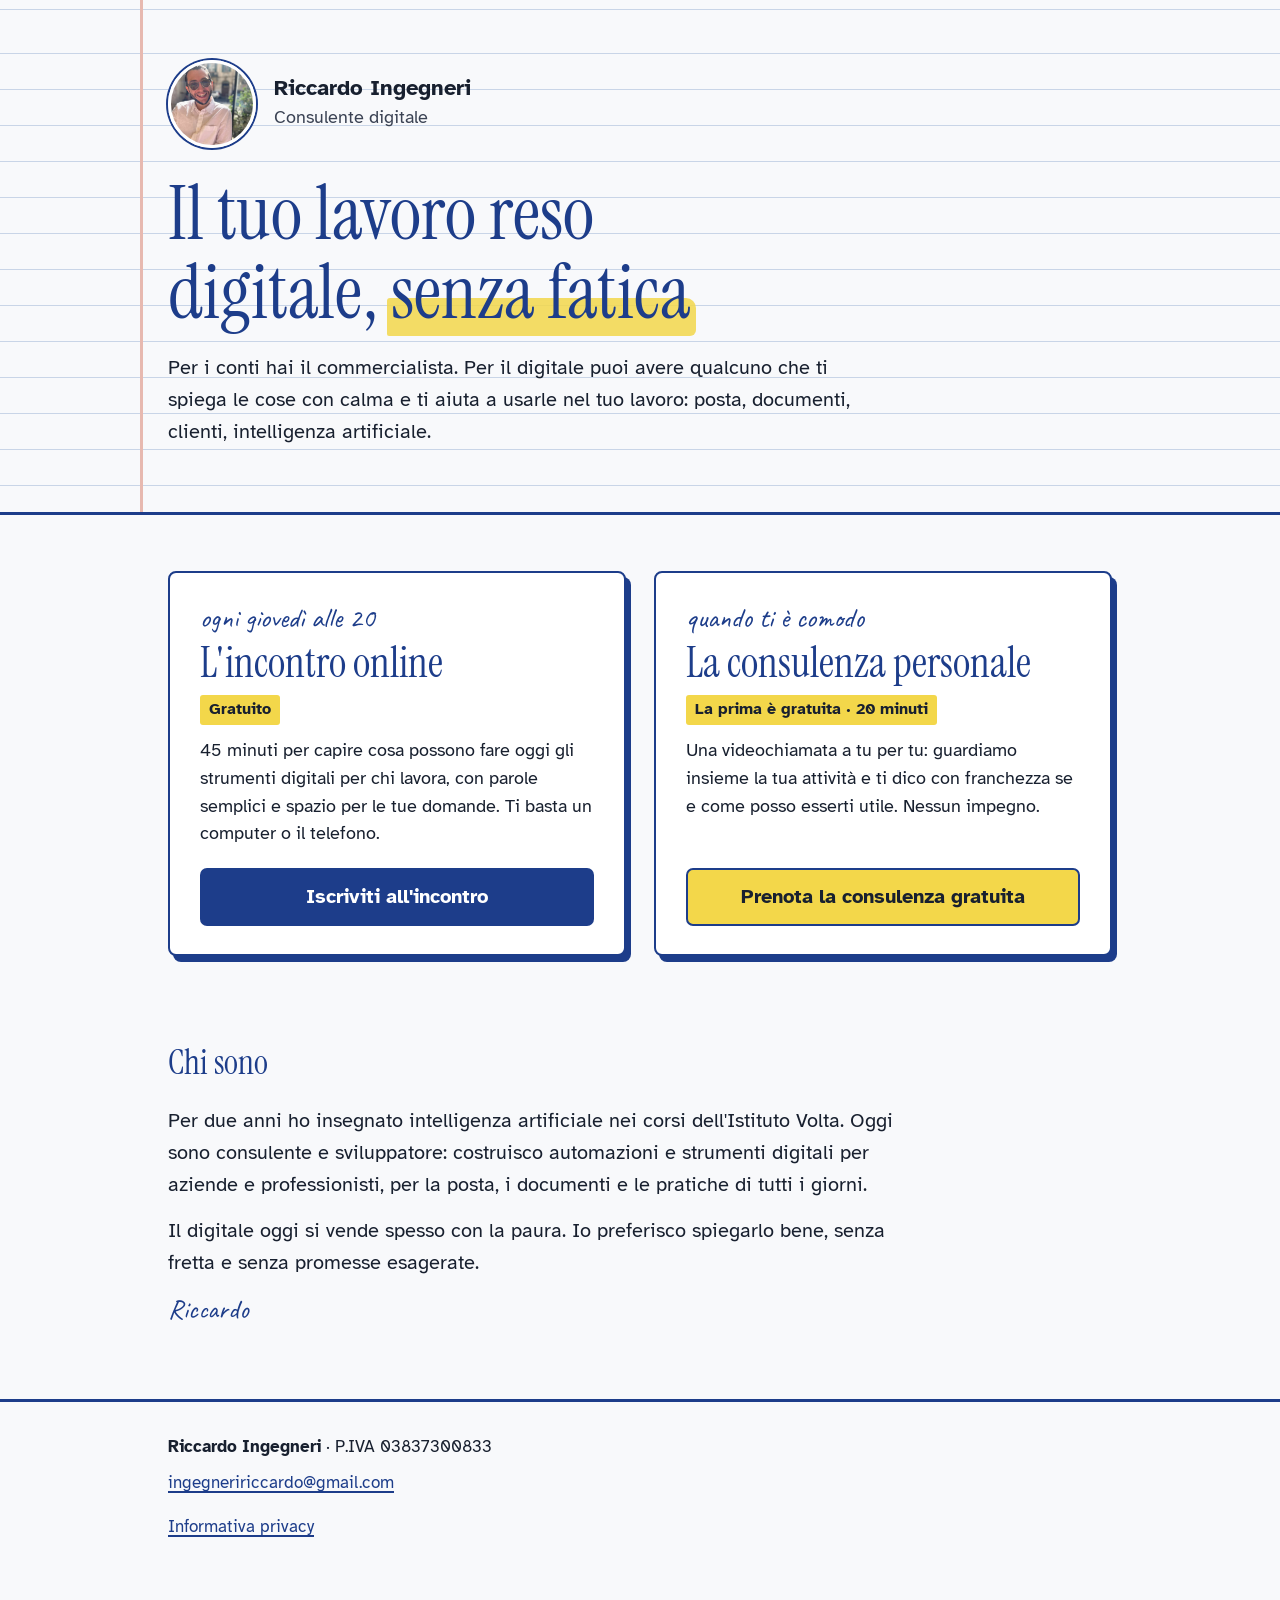
==== index.html @ 7ad00aec "feat(sito): home da consulente digitale con le due porte e indirizzo /parliamone La home non rimanda" ====
<!doctype html>
<html lang="it">
<head>
<meta charset="utf-8">
<meta name="viewport" content="width=device-width, initial-scale=1">
<title>Riccardo Ingegneri, consulente digitale</title>
<meta name="description" content="Il tuo lavoro reso digitale, senza fatica. Un incontro online gratuito ogni giovedì alle 20 e una prima consulenza personale gratuita di 20 minuti.">
<meta property="og:title" content="Riccardo Ingegneri, consulente digitale">
<meta property="og:description" content="Il tuo lavoro reso digitale, senza fatica. Incontro online gratuito ogni giovedì alle 20 e prima consulenza gratuita di 20 minuti.">
<meta property="og:type" content="website">
<meta property="og:image" content="https://riccardoingegneri.it/webinar/img/riccardo.jpg">
<meta property="og:url" content="https://riccardoingegneri.it/">
<link rel="canonical" href="https://riccardoingegneri.it/">
<meta name="theme-color" content="#1d3d8a">
<link rel="preconnect" href="https://fonts.googleapis.com">
<link rel="preconnect" href="https://fonts.gstatic.com" crossorigin="">
<link href="https://fonts.googleapis.com/css2?family=Atkinson+Hyperlegible:wght@400;700&amp;family=Instrument+Serif&amp;family=Caveat:wght@700&amp;display=swap" rel="stylesheet">
<style>
:root{
  --ink:#1d3d8a;      /* blu inchiostro */
  --text:#18202f;     /* testo */
  --paper:#f8f9fb;    /* carta */
  --rule:#c9d5e7;     /* righe del quaderno */
  --panel:#eceff5;
  --lamp:#f3d74a;     /* giallo evidenziatore */
  --margine:#e7b9b0;  /* margine rosso del quaderno */
}
*{box-sizing:border-box}
html{scroll-behavior:smooth}
body{margin:0;background:var(--paper);color:var(--text);font-family:'Atkinson Hyperlegible',system-ui,sans-serif;font-size:19px;line-height:1.6;-webkit-font-smoothing:antialiased;text-rendering:optimizeLegibility}
a{color:var(--ink);text-decoration-thickness:2px;text-underline-offset:3px}
a:focus-visible{outline:3px solid var(--lamp);outline-offset:3px}
h1,h2,h3{font-family:'Instrument Serif',Georgia,serif;font-weight:400;color:var(--ink);margin:0;text-wrap:pretty}
p{margin:0;text-wrap:pretty}
.wrap{max-width:1040px;margin:0 auto;padding:0 24px}

/* ---------- testata: la pagina del quaderno ---------- */
.foglio{position:relative;background-color:var(--paper);background-image:repeating-linear-gradient(to bottom,transparent 0 35px,var(--rule) 35px 36px);background-position:0 18px;padding:34px 0 44px;border-bottom:3px solid var(--ink)}
.chi{display:flex;align-items:center;gap:18px;margin-bottom:26px}
.chi img{width:76px;height:76px;border-radius:50%;object-fit:cover;object-position:50% 20%;border:3px solid #fff;box-shadow:0 0 0 2px var(--ink)}
.chi b{display:block;font-size:22px;line-height:1.2}
.chi span{font-size:18px;color:#3b4354}
h1{font-size:50px;line-height:1.04;max-width:13ch}
h1 .ev{position:relative;white-space:nowrap}
h1 .ev::before{content:"";position:absolute;left:-4px;right:-6px;bottom:6px;height:38%;background:var(--lamp);opacity:.85;z-index:-1;border-radius:3px 10px 6px 2px;transform-origin:left center}
h1{position:relative;z-index:0}
@media (prefers-reduced-motion:no-preference){
  h1 .ev::before{transform:scaleX(0);animation:swipe .7s cubic-bezier(.6,.05,.3,1) .4s forwards}
}
@keyframes swipe{to{transform:scaleX(1)}}
.sub{margin-top:20px;max-width:36em}

/* ---------- le due porte ---------- */
.porte{display:grid;gap:18px;padding:40px 0 18px}
.porta{display:flex;flex-direction:column;background:#fff;border:2px solid var(--ink);border-radius:8px;padding:24px 22px 22px;text-decoration:none;color:var(--text);box-shadow:5px 6px 0 var(--ink);transition:transform .15s,box-shadow .15s}
.porta:hover{transform:translate(-1px,-2px);box-shadow:6px 8px 0 var(--ink)}
.porta:active{transform:translate(2px,3px);box-shadow:2px 2px 0 var(--ink)}
.quando{font-family:'Caveat',cursive;font-size:28px;line-height:1.1;color:var(--ink)}
.porta h2{font-size:36px;line-height:1.08;margin:6px 0 10px}
.gratis{display:inline-block;align-self:flex-start;background:var(--lamp);color:var(--text);font-weight:700;font-size:16px;padding:2px 9px;border-radius:3px;margin-bottom:12px}
.porta p{font-size:18px;line-height:1.55}
.vai{margin-top:auto;padding-top:20px}
.vai span{display:flex;align-items:center;justify-content:center;min-height:58px;padding:0 20px;background:var(--ink);color:#fff;font-weight:700;font-size:20px;border-radius:7px}
.porta.giallo .vai span{background:var(--lamp);color:var(--text);border:2px solid var(--ink)}

/* ---------- chi sono ---------- */
.racconto{padding:40px 0 48px}
.racconto h2{font-size:34px;margin-bottom:14px}
.racconto p{max-width:38em}
.racconto p+p{margin-top:14px}
.nota{font-family:'Caveat',cursive;font-size:27px;color:var(--ink);line-height:1.25;margin-top:18px}

footer{border-top:3px solid var(--ink);padding:30px 0 52px;font-size:17px;line-height:1.75}
footer a{display:inline-flex;min-height:44px;align-items:center}

@media (min-width:860px){
  body{font-size:20px}
  .wrap{padding:0 48px}
  .foglio{padding:60px 0 64px}
  .foglio::before{content:"";position:absolute;top:0;bottom:0;left:max(24px,calc(50% - 520px + 20px));width:3px;background:var(--margine)}
  h1{font-size:76px;max-width:16ch}
  .chi img{width:88px;height:88px}
  .porte{grid-template-columns:1fr 1fr;gap:28px;padding:56px 0 24px}
  .porta{padding:30px 30px 28px}
  .porta h2{font-size:42px}
  .racconto{padding:56px 0 72px}
}
</style>
</head>
<body>

<header class="foglio">
  <div class="wrap">
    <div class="chi">
      <img src="webinar/img/riccardo.jpg" alt="Riccardo Ingegneri" width="600" height="800">
      <div><b>Riccardo Ingegneri</b><span>Consulente digitale</span></div>
    </div>
    <h1>Il tuo lavoro reso digitale, <span class="ev">senza fatica</span></h1>
    <p class="sub">Per i conti hai il commercialista. Per il digitale puoi avere qualcuno che ti spiega le cose con calma e ti aiuta a usarle nel tuo lavoro: posta, documenti, clienti, intelligenza artificiale.</p>
  </div>
</header>

<main class="wrap">
  <div class="porte">
    <a class="porta" href="webinar/">
      <span class="quando">ogni giovedì alle 20</span>
      <h2>L'incontro online</h2>
      <span class="gratis">Gratuito</span>
      <p>45 minuti per capire cosa possono fare oggi gli strumenti digitali per chi lavora, con parole semplici e spazio per le tue domande. Ti basta un computer o il telefono.</p>
      <span class="vai"><span>Iscriviti all'incontro</span></span>
    </a>
    <a class="porta giallo" href="parliamone/">
      <span class="quando">quando ti è comodo</span>
      <h2>La consulenza personale</h2>
      <span class="gratis">La prima è gratuita · 20 minuti</span>
      <p>Una videochiamata a tu per tu: guardiamo insieme la tua attività e ti dico con franchezza se e come posso esserti utile. Nessun impegno.</p>
      <span class="vai"><span>Prenota la consulenza gratuita</span></span>
    </a>
  </div>

  <section class="racconto">
    <h2>Chi sono</h2>
    <p>Per due anni ho insegnato intelligenza artificiale nei corsi dell'Istituto Volta. Oggi sono consulente e sviluppatore: costruisco automazioni e strumenti digitali per aziende e professionisti, per la posta, i documenti e le pratiche di tutti i giorni.</p>
    <p>Il digitale oggi si vende spesso con la paura. Io preferisco spiegarlo bene, senza fretta e senza promesse esagerate.</p>
    <p class="nota">Riccardo</p>
  </section>
</main>

<footer>
  <div class="wrap">
    <p><strong>Riccardo Ingegneri</strong> · P.IVA 03837300833</p>
    <p><a href="mailto:ingegneririccardo@gmail.com">ingegneririccardo@gmail.com</a></p>
    <p><a href="webinar/privacy">Informativa privacy</a></p>
  </div>
</footer>

</body>
</html>
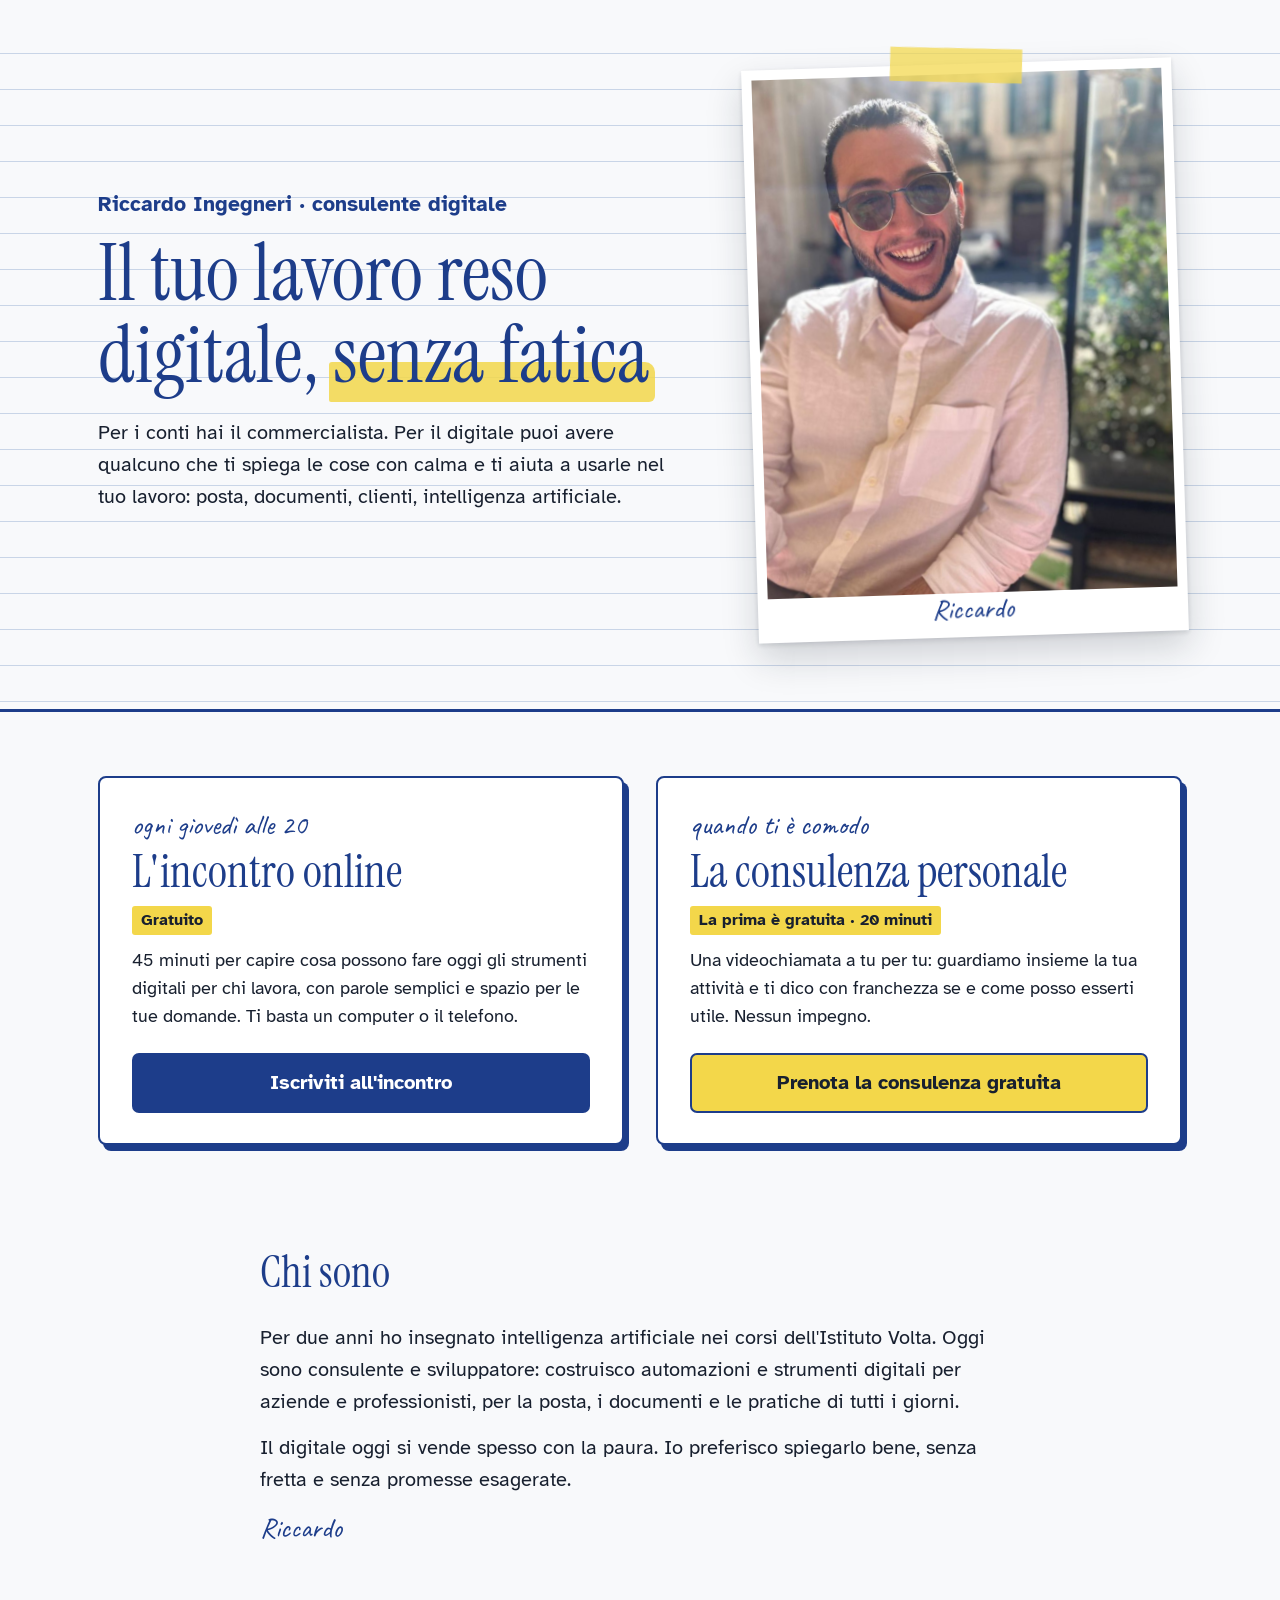
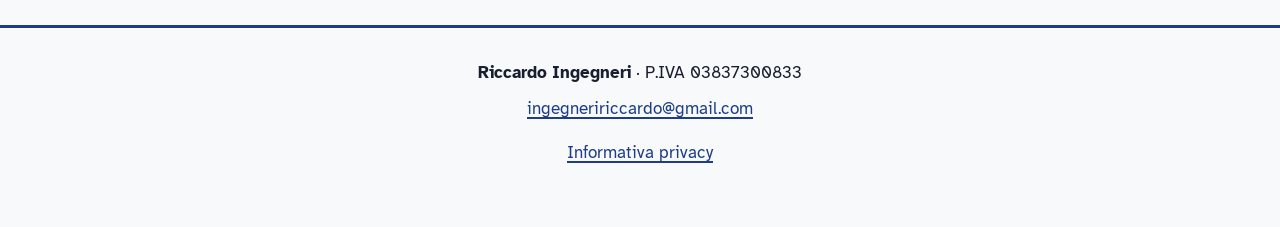
==== commit c991d112: "feat(sito): home più larga con foto grande, modulo della consulenza nel sito La consulenza gratuita " ====
--- a/index.html
+++ b/index.html
@@ -8,7 +8,7 @@
 <meta property="og:title" content="Riccardo Ingegneri, consulente digitale">
 <meta property="og:description" content="Il tuo lavoro reso digitale, senza fatica. Incontro online gratuito ogni giovedì alle 20 e prima consulenza gratuita di 20 minuti.">
 <meta property="og:type" content="website">
-<meta property="og:image" content="https://riccardoingegneri.it/webinar/img/riccardo.jpg">
+<meta property="og:image" content="https://riccardoingegneri.it/img/riccardo.jpg">
 <meta property="og:url" content="https://riccardoingegneri.it/">
 <link rel="canonical" href="https://riccardoingegneri.it/">
 <meta name="theme-color" content="#1d3d8a">
@@ -32,71 +32,77 @@
 a:focus-visible{outline:3px solid var(--lamp);outline-offset:3px}
 h1,h2,h3{font-family:'Instrument Serif',Georgia,serif;font-weight:400;color:var(--ink);margin:0;text-wrap:pretty}
 p{margin:0;text-wrap:pretty}
-.wrap{max-width:1040px;margin:0 auto;padding:0 24px}
+.wrap{max-width:1180px;margin:0 auto;padding:0 22px}
 
-/* ---------- testata: la pagina del quaderno ---------- */
-.foglio{position:relative;background-color:var(--paper);background-image:repeating-linear-gradient(to bottom,transparent 0 35px,var(--rule) 35px 36px);background-position:0 18px;padding:34px 0 44px;border-bottom:3px solid var(--ink)}
-.chi{display:flex;align-items:center;gap:18px;margin-bottom:26px}
-.chi img{width:76px;height:76px;border-radius:50%;object-fit:cover;object-position:50% 20%;border:3px solid #fff;box-shadow:0 0 0 2px var(--ink)}
-.chi b{display:block;font-size:22px;line-height:1.2}
-.chi span{font-size:18px;color:#3b4354}
-h1{font-size:50px;line-height:1.04;max-width:13ch}
+/* ---------- testata: la pagina del quaderno con la foto attaccata ---------- */
+.foglio{background-color:var(--paper);background-image:repeating-linear-gradient(to bottom,transparent 0 35px,var(--rule) 35px 36px);background-position:0 18px;padding:30px 0 44px;border-bottom:3px solid var(--ink)}
+.hero{display:grid;gap:30px;align-items:center}
+.foto{position:relative;justify-self:center;width:min(100%,340px);margin:14px 0 4px;transform:rotate(-1.8deg)}
+.foto img{display:block;width:100%;height:auto;aspect-ratio:3/4;object-fit:cover;object-position:50% 30%;background:#fff;border:10px solid #fff;border-bottom-width:44px;box-shadow:0 16px 34px rgba(24,32,47,.18),0 2px 5px rgba(24,32,47,.14)}
+.foto::before{content:"";position:absolute;top:-16px;left:50%;width:132px;height:34px;margin-left:-66px;background:rgba(243,215,74,.72);transform:rotate(3deg);z-index:1}
+.foto figcaption{position:absolute;left:0;right:0;bottom:6px;text-align:center;font-family:'Caveat',cursive;font-size:25px;color:var(--ink)}
+.ruolo{font-size:19px;font-weight:700;color:var(--ink);margin-bottom:10px}
+h1{position:relative;z-index:0;font-size:52px;line-height:1.03}
 h1 .ev{position:relative;white-space:nowrap}
 h1 .ev::before{content:"";position:absolute;left:-4px;right:-6px;bottom:6px;height:38%;background:var(--lamp);opacity:.85;z-index:-1;border-radius:3px 10px 6px 2px;transform-origin:left center}
-h1{position:relative;z-index:0}
 @media (prefers-reduced-motion:no-preference){
   h1 .ev::before{transform:scaleX(0);animation:swipe .7s cubic-bezier(.6,.05,.3,1) .4s forwards}
 }
 @keyframes swipe{to{transform:scaleX(1)}}
-.sub{margin-top:20px;max-width:36em}
+.sub{margin-top:20px;max-width:34em}
 
 /* ---------- le due porte ---------- */
-.porte{display:grid;gap:18px;padding:40px 0 18px}
+.porte{display:grid;gap:22px;padding:44px 0 20px}
 .porta{display:flex;flex-direction:column;background:#fff;border:2px solid var(--ink);border-radius:8px;padding:24px 22px 22px;text-decoration:none;color:var(--text);box-shadow:5px 6px 0 var(--ink);transition:transform .15s,box-shadow .15s}
 .porta:hover{transform:translate(-1px,-2px);box-shadow:6px 8px 0 var(--ink)}
 .porta:active{transform:translate(2px,3px);box-shadow:2px 2px 0 var(--ink)}
 .quando{font-family:'Caveat',cursive;font-size:28px;line-height:1.1;color:var(--ink)}
-.porta h2{font-size:36px;line-height:1.08;margin:6px 0 10px}
+.porta h2{font-size:38px;line-height:1.06;margin:6px 0 10px}
 .gratis{display:inline-block;align-self:flex-start;background:var(--lamp);color:var(--text);font-weight:700;font-size:16px;padding:2px 9px;border-radius:3px;margin-bottom:12px}
 .porta p{font-size:18px;line-height:1.55}
-.vai{margin-top:auto;padding-top:20px}
-.vai span{display:flex;align-items:center;justify-content:center;min-height:58px;padding:0 20px;background:var(--ink);color:#fff;font-weight:700;font-size:20px;border-radius:7px}
+.vai{margin-top:auto;padding-top:22px}
+.vai span{display:flex;align-items:center;justify-content:center;min-height:60px;padding:0 20px;background:var(--ink);color:#fff;font-weight:700;font-size:20px;border-radius:7px}
 .porta.giallo .vai span{background:var(--lamp);color:var(--text);border:2px solid var(--ink)}
 
 /* ---------- chi sono ---------- */
-.racconto{padding:40px 0 48px}
-.racconto h2{font-size:34px;margin-bottom:14px}
-.racconto p{max-width:38em}
+.racconto{padding:44px 0 52px;max-width:760px;margin:0 auto}
+.racconto h2{font-size:36px;margin-bottom:14px}
 .racconto p+p{margin-top:14px}
-.nota{font-family:'Caveat',cursive;font-size:27px;color:var(--ink);line-height:1.25;margin-top:18px}
+.nota{font-family:'Caveat',cursive;font-size:28px;color:var(--ink);line-height:1.25;margin-top:18px}
 
-footer{border-top:3px solid var(--ink);padding:30px 0 52px;font-size:17px;line-height:1.75}
+footer{border-top:3px solid var(--ink);padding:30px 0 52px;font-size:17px;line-height:1.75;text-align:center}
 footer a{display:inline-flex;min-height:44px;align-items:center}
 
-@media (min-width:860px){
+@media (min-width:900px){
   body{font-size:20px}
   .wrap{padding:0 48px}
-  .foglio{padding:60px 0 64px}
-  .foglio::before{content:"";position:absolute;top:0;bottom:0;left:max(24px,calc(50% - 520px + 20px));width:3px;background:var(--margine)}
-  h1{font-size:76px;max-width:16ch}
-  .chi img{width:88px;height:88px}
-  .porte{grid-template-columns:1fr 1fr;gap:28px;padding:56px 0 24px}
-  .porta{padding:30px 30px 28px}
-  .porta h2{font-size:42px}
-  .racconto{padding:56px 0 72px}
+  .foglio{padding:64px 0 72px}
+  .hero{grid-template-columns:minmax(0,1.15fr) minmax(0,.85fr);gap:64px}
+  .foto{order:2;width:min(100%,430px);margin:0}
+  .foto figcaption{font-size:28px}
+  h1{font-size:80px}
+  .ruolo{font-size:21px}
+  .porte{grid-template-columns:1fr 1fr;gap:32px;padding:64px 0 28px}
+  .porta{padding:32px 32px 30px}
+  .porta h2{font-size:46px}
+  .racconto{padding:64px 0 80px}
+  .racconto h2{font-size:44px}
 }
 </style>
 </head>
 <body>
 
 <header class="foglio">
-  <div class="wrap">
-    <div class="chi">
-      <img src="webinar/img/riccardo.jpg" alt="Riccardo Ingegneri" width="600" height="800">
-      <div><b>Riccardo Ingegneri</b><span>Consulente digitale</span></div>
+  <div class="wrap hero">
+    <figure class="foto">
+      <img src="img/riccardo.jpg" alt="Riccardo Ingegneri" width="900" height="1200">
+      <figcaption>Riccardo</figcaption>
+    </figure>
+    <div>
+      <p class="ruolo">Riccardo Ingegneri · consulente digitale</p>
+      <h1>Il tuo lavoro reso digitale, <span class="ev">senza fatica</span></h1>
+      <p class="sub">Per i conti hai il commercialista. Per il digitale puoi avere qualcuno che ti spiega le cose con calma e ti aiuta a usarle nel tuo lavoro: posta, documenti, clienti, intelligenza artificiale.</p>
     </div>
-    <h1>Il tuo lavoro reso digitale, <span class="ev">senza fatica</span></h1>
-    <p class="sub">Per i conti hai il commercialista. Per il digitale puoi avere qualcuno che ti spiega le cose con calma e ti aiuta a usarle nel tuo lavoro: posta, documenti, clienti, intelligenza artificiale.</p>
   </div>
 </header>
 
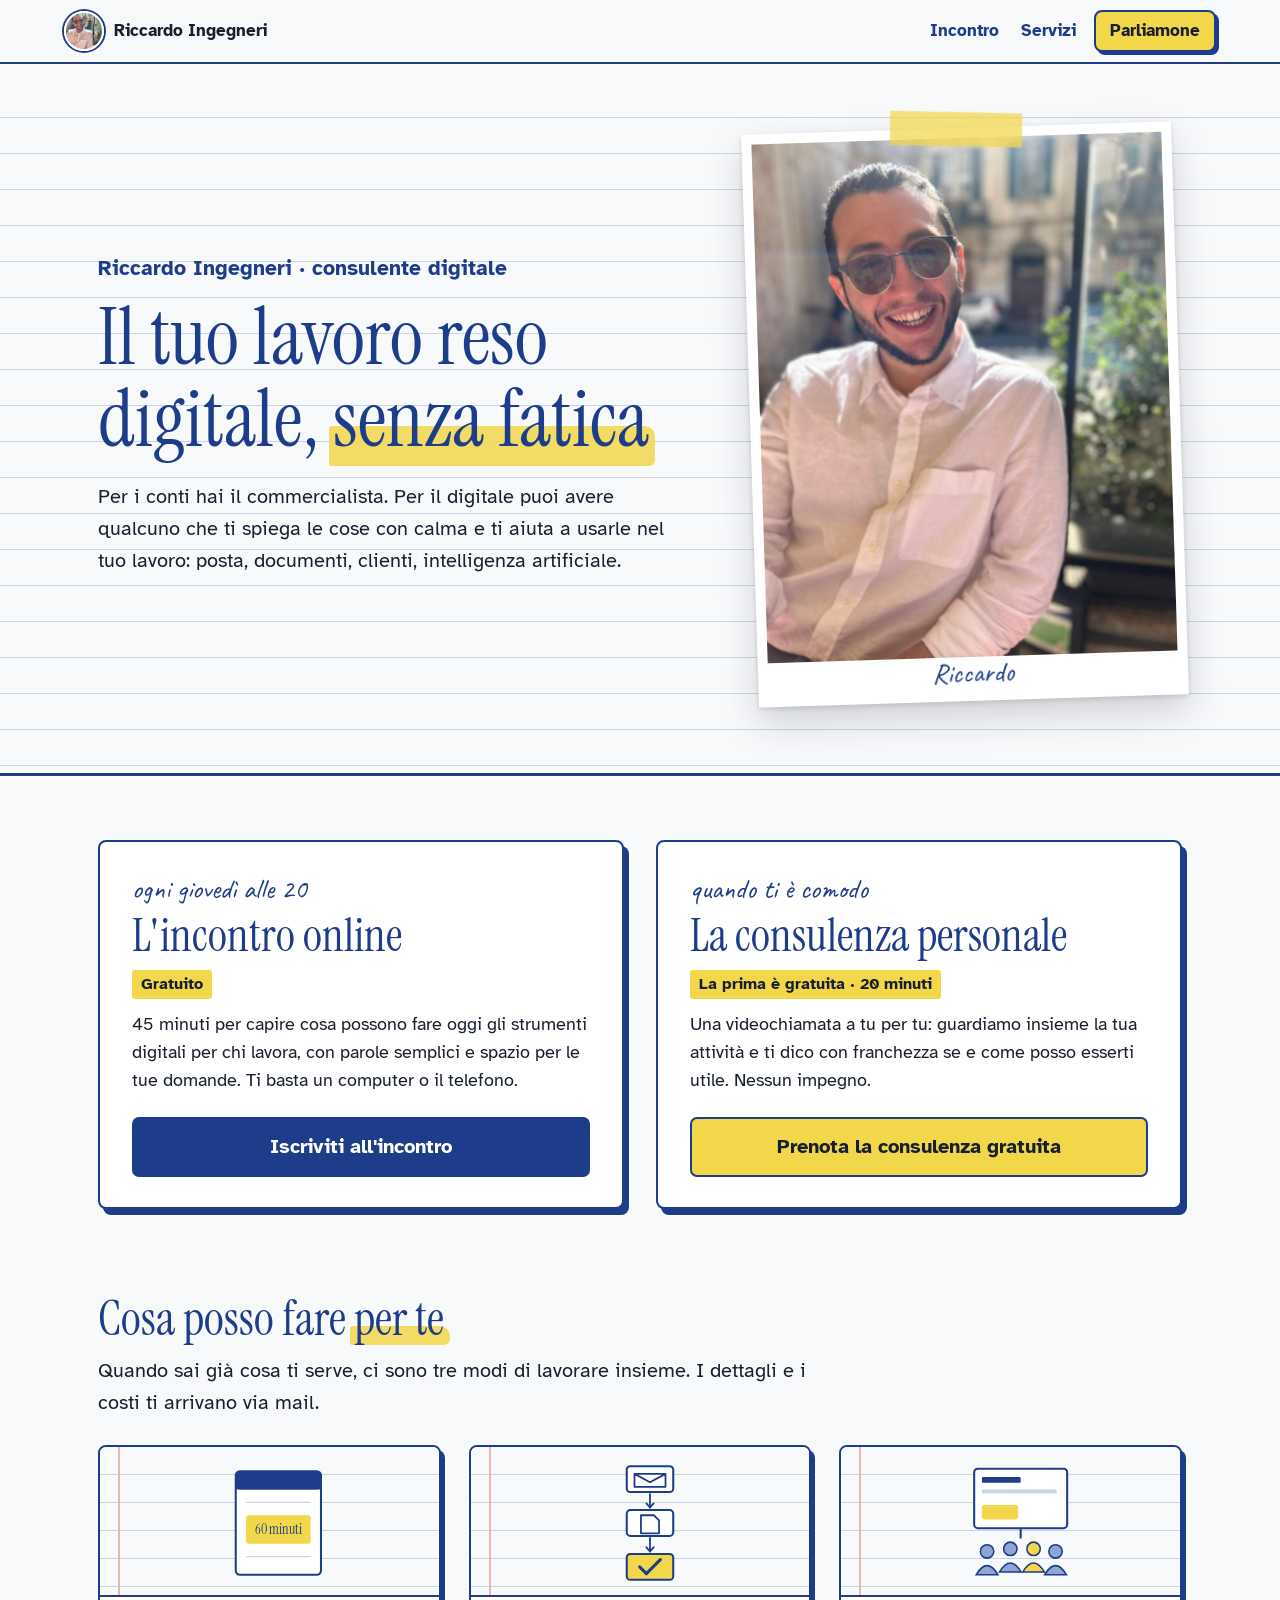
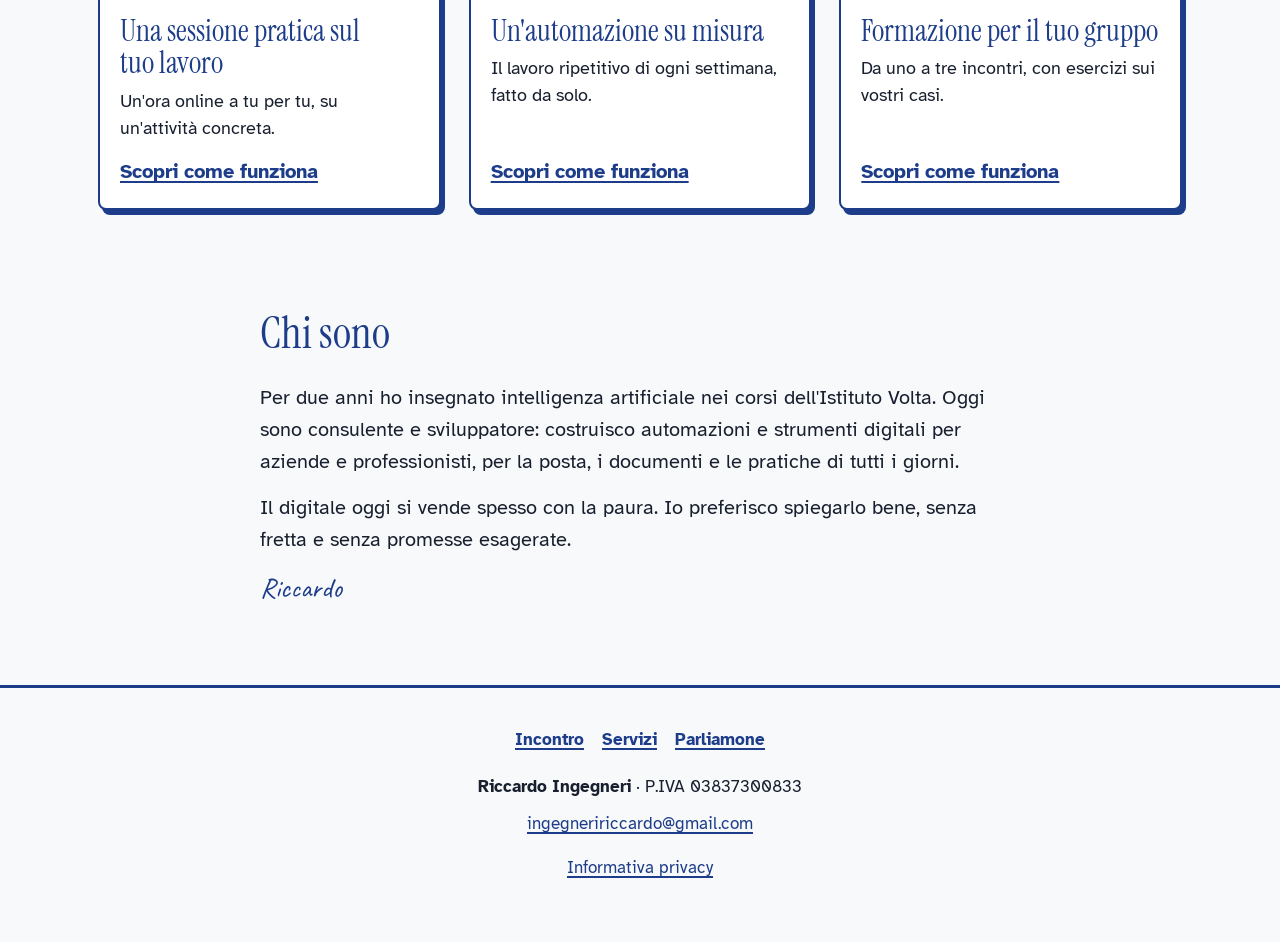
==== commit 3d0d6f67: "feat(sito): menu comune, servizi in home, pagina Servizi rifatta, animazioni e moduli a passi Co-Aut" ====
--- a/index.html
+++ b/index.html
@@ -15,6 +15,7 @@
 <link rel="preconnect" href="https://fonts.googleapis.com">
 <link rel="preconnect" href="https://fonts.gstatic.com" crossorigin="">
 <link href="https://fonts.googleapis.com/css2?family=Atkinson+Hyperlegible:wght@400;700&amp;family=Instrument+Serif&amp;family=Caveat:wght@700&amp;display=swap" rel="stylesheet">
+<link rel="stylesheet" href="/assets/sito.css">
 <style>
 :root{
   --ink:#1d3d8a;      /* blu inchiostro */
@@ -70,6 +71,24 @@
 .racconto p+p{margin-top:14px}
 .nota{font-family:'Caveat',cursive;font-size:28px;color:var(--ink);line-height:1.25;margin-top:18px}
 
+
+/* ---------- cosa posso fare per te: anteprima dei servizi ---------- */
+.offerta{padding:34px 0 20px}
+.offerta h2{font-size:38px;line-height:1.08}
+.offerta .intro{margin-top:10px;max-width:36em}
+.assaggi{display:grid;gap:22px;margin-top:26px}
+.assaggio{display:flex;flex-direction:column;background:#fff;border:2px solid var(--ink);border-radius:8px;overflow:hidden;text-decoration:none;color:var(--text);box-shadow:4px 5px 0 var(--ink);transition:transform .2s cubic-bezier(.3,1.4,.5,1),box-shadow .2s}
+.assaggio:hover{transform:translate(-2px,-4px) rotate(-.4deg);box-shadow:6px 9px 0 var(--ink)}
+.assaggio:active{transform:translate(2px,3px);box-shadow:1px 1px 0 var(--ink)}
+.assaggio .tav{position:relative;display:flex;justify-content:center;align-items:center;height:150px;padding:14px 10px 10px 30px;background-color:var(--paper);background-image:repeating-linear-gradient(to bottom,transparent 0 27px,var(--rule) 27px 28px);border-bottom:2px solid var(--ink)}
+.assaggio .tav::before{content:"";position:absolute;left:18px;top:0;bottom:0;width:2px;background:var(--margine)}
+.assaggio svg{height:124px;width:auto;transition:transform .35s cubic-bezier(.3,1.5,.5,1)}
+.assaggio:hover svg{transform:scale(1.07) rotate(-2deg)}
+.assaggio .corpo{display:flex;flex-direction:column;flex:1;padding:18px 20px 20px}
+.assaggio h3{font-size:30px;line-height:1.08;margin-bottom:8px}
+.assaggio p{font-size:18px;line-height:1.5}
+.assaggio .leggi{margin-top:auto;padding-top:14px;font-weight:700;color:var(--ink);text-decoration:underline;text-decoration-thickness:2px;text-underline-offset:3px}
+
 footer{border-top:3px solid var(--ink);padding:30px 0 52px;font-size:17px;line-height:1.75;text-align:center}
 footer a{display:inline-flex;min-height:44px;align-items:center}
 
@@ -85,12 +104,27 @@
   .porte{grid-template-columns:1fr 1fr;gap:32px;padding:64px 0 28px}
   .porta{padding:32px 32px 30px}
   .porta h2{font-size:46px}
+  .offerta{padding:56px 0 24px}
+  .offerta h2{font-size:48px}
+  .assaggi{grid-template-columns:repeat(3,minmax(0,1fr));gap:28px}
   .racconto{padding:64px 0 80px}
   .racconto h2{font-size:44px}
 }
 </style>
 </head>
 <body>
+
+<nav class="barra-sito" aria-label="Menu principale">
+  <div class="barra-in">
+    <a class="marchio" href="/"><img src="/img/riccardo.jpg" alt="" width="900" height="1200"><span>Riccardo Ingegneri</span></a>
+    <ul>
+      <li><a href="/webinar/">Incontro</a></li>
+      <li><a href="/servizi/">Servizi</a></li>
+      <li><a class="parla" href="/parliamone/">Parliamone</a></li>
+    </ul>
+  </div>
+  <span class="avanzamento" aria-hidden="true"></span>
+</nav>
 
 <header class="foglio">
   <div class="wrap hero">
@@ -124,6 +158,25 @@
     </a>
   </div>
 
+  <section class="offerta">
+    <h2>Cosa posso fare <span class="segno">per te</span></h2>
+    <p class="intro">Quando sai già cosa ti serve, ci sono tre modi di lavorare insieme. I dettagli e i costi ti arrivano via mail.</p>
+    <div class="assaggi">
+      <a class="assaggio" href="/servizi/#sessione">
+        <span class="tav" aria-hidden="true"><svg viewBox="0 0 400 480"><rect x="30" y="40" width="330" height="400" rx="16" fill="#fff" stroke="#1d3d8a" stroke-width="8"/><rect x="30" y="40" width="330" height="70" rx="16" fill="#1d3d8a"/><rect x="30" y="90" width="330" height="20" fill="#1d3d8a"/><g stroke="#c9d5e7" stroke-width="5"><line x1="70" y1="160" x2="320" y2="160"/><line x1="70" y1="370" x2="320" y2="370"/></g><rect x="70" y="210" width="250" height="110" rx="10" fill="#f3d74a"/><text x="195" y="282" text-anchor="middle" font-family="Instrument Serif" font-size="54" fill="#1d3d8a">60 minuti</text></svg></span>
+        <span class="corpo"><h3>Una sessione pratica sul tuo lavoro</h3><p>Un'ora online a tu per tu, su un'attività concreta.</p><span class="leggi">Scopri come funziona</span></span>
+      </a>
+      <a class="assaggio" href="/servizi/#automazione">
+        <span class="tav" aria-hidden="true"><svg viewBox="80 0 240 480"><rect x="110" y="20" width="180" height="100" rx="14" fill="#fff" stroke="#1d3d8a" stroke-width="8"/><path d="M140 50 h120 v50 h-120 z M140 50 l60 32 l60 -32" fill="none" stroke="#1d3d8a" stroke-width="7" stroke-linejoin="round"/><rect x="110" y="190" width="180" height="100" rx="14" fill="#fff" stroke="#1d3d8a" stroke-width="8"/><path d="M165 210 h50 l20 20 v50 h-70 z" fill="none" stroke="#1d3d8a" stroke-width="7" stroke-linejoin="round"/><rect x="110" y="360" width="180" height="100" rx="14" fill="#f3d74a" stroke="#1d3d8a" stroke-width="8"/><path d="M160 410 l26 26 l54 -54" fill="none" stroke="#1d3d8a" stroke-width="12" stroke-linecap="round" stroke-linejoin="round"/><g stroke="#1d3d8a" stroke-width="7" fill="none" stroke-linecap="round"><path d="M200 128 v52"/><path d="M186 164 l14 16 l14 -16"/><path d="M200 298 v52"/><path d="M186 334 l14 16 l14 -16"/></g></svg></span>
+        <span class="corpo"><h3>Un'automazione su misura</h3><p>Il lavoro ripetitivo di ogni settimana, fatto da solo.</p><span class="leggi">Scopri come funziona</span></span>
+      </a>
+      <a class="assaggio" href="/servizi/#formazione">
+        <span class="tav" aria-hidden="true"><svg viewBox="0 0 400 480"><rect x="20" y="30" width="360" height="230" rx="14" fill="#fff" stroke="#1d3d8a" stroke-width="8"/><rect x="50" y="62" width="150" height="22" rx="4" fill="#1d3d8a"/><rect x="50" y="110" width="290" height="16" rx="4" fill="#c9d5e7"/><rect x="50" y="170" width="140" height="56" rx="8" fill="#f3d74a"/><line x1="200" y1="260" x2="200" y2="300" stroke="#1d3d8a" stroke-width="8"/><g fill="#8fa6d4" stroke="#1d3d8a" stroke-width="6"><circle cx="70" cy="350" r="26"/><path d="M28 440 q42 -70 84 0 z"/><circle cx="160" cy="340" r="26"/><path d="M118 430 q42 -70 84 0 z"/><circle cx="250" cy="340" r="26" fill="#f3d74a"/><path d="M208 430 q42 -70 84 0 z" fill="#f3d74a"/><circle cx="335" cy="350" r="26"/><path d="M293 440 q42 -70 84 0 z"/></g></svg></span>
+        <span class="corpo"><h3>Formazione per il tuo gruppo</h3><p>Da uno a tre incontri, con esercizi sui vostri casi.</p><span class="leggi">Scopri come funziona</span></span>
+      </a>
+    </div>
+  </section>
+
   <section class="racconto">
     <h2>Chi sono</h2>
     <p>Per due anni ho insegnato intelligenza artificiale nei corsi dell'Istituto Volta. Oggi sono consulente e sviluppatore: costruisco automazioni e strumenti digitali per aziende e professionisti, per la posta, i documenti e le pratiche di tutti i giorni.</p>
@@ -134,11 +187,13 @@
 
 <footer>
   <div class="wrap">
+    <p class="piede-link"><a href="/webinar/">Incontro</a><a href="/servizi/">Servizi</a><a href="/parliamone/">Parliamone</a></p>
     <p><strong>Riccardo Ingegneri</strong> · P.IVA 03837300833</p>
     <p><a href="mailto:ingegneririccardo@gmail.com">ingegneririccardo@gmail.com</a></p>
     <p><a href="webinar/privacy">Informativa privacy</a></p>
   </div>
 </footer>
 
+<script src="/assets/sito.js"></script>
 </body>
 </html>
--- a/assets/sito.css
+++ b/assets/sito.css
@@ -0,0 +1,81 @@
+/* Parti comuni a tutte le pagine: menu, entrate morbide allo scroll, evidenziatore,
+   moduli che si riempiono passo dopo passo, timbro finale. Lo script è in sito.js. */
+
+[id]{scroll-margin-top:84px}
+
+/* ---------- menu ---------- */
+.barra-sito{position:sticky;top:0;z-index:50;background:rgba(248,249,251,.93);-webkit-backdrop-filter:saturate(1.4) blur(10px);backdrop-filter:saturate(1.4) blur(10px);border-bottom:2px solid #1d3d8a;transition:transform .45s cubic-bezier(.2,.7,.2,1)}
+.barra-sito.via{transform:translateY(-104%)}
+.barra-in{max-width:1180px;margin:0 auto;padding:0 14px;display:flex;align-items:center;justify-content:space-between;gap:10px;min-height:62px}
+.marchio{display:inline-flex;align-items:center;gap:10px;min-height:48px;text-decoration:none;color:#18202f;font-weight:700;font-size:17px;white-space:nowrap}
+.marchio img{width:40px;height:40px;border-radius:50%;object-fit:cover;object-position:50% 25%;border:2px solid #fff;box-shadow:0 0 0 2px #1d3d8a;transition:transform .3s cubic-bezier(.3,1.6,.5,1)}
+.marchio:hover img{transform:rotate(-8deg) scale(1.06)}
+.barra-sito ul{display:flex;align-items:center;gap:2px;margin:0;padding:0;list-style:none}
+.barra-sito ul a{position:relative;z-index:0;display:inline-flex;align-items:center;min-height:44px;padding:0 10px;font-size:17px;font-weight:700;color:#1d3d8a;text-decoration:none;white-space:nowrap}
+.barra-sito ul a::after{content:"";position:absolute;left:7px;right:7px;bottom:10px;height:9px;background:#f3d74a;border-radius:2px 7px 4px 2px;z-index:-1;transform:scaleX(0);transform-origin:left center;transition:transform .4s cubic-bezier(.6,.05,.3,1)}
+.barra-sito ul a:hover::after,.barra-sito ul a[aria-current]::after{transform:scaleX(1)}
+.barra-sito ul a.parla{margin-left:6px;padding:0 14px;min-height:42px;background:#f3d74a;color:#18202f;border:2px solid #1d3d8a;border-radius:8px;box-shadow:3px 3px 0 #1d3d8a;transition:transform .15s,box-shadow .15s}
+.barra-sito ul a.parla::after{display:none}
+.barra-sito ul a.parla:hover{transform:translate(-1px,-1px);box-shadow:4px 4px 0 #1d3d8a}
+.barra-sito ul a.parla:active{transform:translate(2px,2px);box-shadow:1px 1px 0 #1d3d8a}
+.barra-sito a:focus-visible{outline:3px solid #f3d74a;outline-offset:2px}
+.avanzamento{position:absolute;left:0;right:0;bottom:-2px;height:3px;background:#f3d74a;transform-origin:left center;transform:scaleX(var(--p,0))}
+@media (max-width:600px){
+  .marchio span{display:none}
+  .barra-in{padding:0 10px}
+  .barra-sito ul a{padding:0 8px;font-size:16px}
+  .barra-sito ul a.parla{padding:0 11px;margin-left:4px}
+}
+
+/* ---------- piè di pagina: le stesse voci del menu ---------- */
+.piede-link{display:flex;justify-content:center;flex-wrap:wrap;gap:4px 18px;margin-bottom:10px;font-weight:700}
+
+/* ---------- entrate morbide allo scroll ---------- */
+@media (prefers-reduced-motion:no-preference){
+  .js .entra{opacity:0;transform:translateY(26px);transition:opacity .9s cubic-bezier(.2,.7,.2,1),transform 1s cubic-bezier(.2,.7,.2,1);transition-delay:calc(var(--i,0) * 110ms)}
+  .js .entra.visto{opacity:1;transform:none}
+}
+
+/* ---------- evidenziatore che passa quando la parola arriva sullo schermo ---------- */
+.segno{position:relative;z-index:0;white-space:nowrap}
+.segno::before{content:"";position:absolute;left:-4px;right:-6px;bottom:.1em;height:.4em;background:#f3d74a;opacity:.85;z-index:-1;border-radius:3px 10px 6px 2px;transform-origin:left center}
+@media (prefers-reduced-motion:no-preference){
+  .js .segno::before{transform:scaleX(0);transition:transform .8s cubic-bezier(.6,.05,.3,1) .3s}
+  .js .segno.visto::before{transform:scaleX(1)}
+}
+
+/* ---------- caselle che si spuntano da sole mentre scorri ---------- */
+.list .box{position:relative;transition:background .3s ease calc(var(--i,0) * 140ms + .4s)}
+.list .box::after{content:"";position:absolute;left:5px;top:0;width:6px;height:11px;border:solid #fff;border-width:0 3px 3px 0;transform:rotate(45deg) scale(0);transition:transform .4s cubic-bezier(.3,1.6,.5,1) calc(var(--i,0) * 140ms + .5s)}
+.list li.visto .box{background:#1d3d8a}
+.list li.visto .box::after{transform:rotate(45deg) scale(1)}
+
+/* ---------- moduli: barra dei passi e spunta su ogni campo fatto ---------- */
+.tappe{margin:-4px 0 26px}
+.tappe-barra{height:10px;border-radius:6px;background:#e1e7f1;overflow:hidden}
+.tappe-barra i{display:block;height:100%;border-radius:6px;background:#1d3d8a;transform-origin:left center;transform:scaleX(0);transition:transform .6s cubic-bezier(.2,.8,.2,1),background .3s}
+.tappe-testo{margin-top:7px;font-size:16px;font-weight:700;color:#4a5263}
+.tappe.pronto .tappe-barra i{background:#f3d74a;box-shadow:inset 0 0 0 2px #1d3d8a}
+.tappe.pronto .tappe-testo{color:#1d3d8a}
+form .campo{position:relative}
+form .campo>label:not(.spunta),form .campo>legend{padding-right:34px}
+.campo.ok>label:not(.spunta)::after,.campo.ok>legend::after{content:"✓";position:absolute;right:0;top:0;display:flex;align-items:center;justify-content:center;width:26px;height:26px;border-radius:50%;background:#f3d74a;color:#1d3d8a;font-family:'Atkinson Hyperlegible',system-ui,sans-serif;font-size:15px;font-weight:700}
+@media (prefers-reduced-motion:no-preference){
+  .campo.ok>label:not(.spunta)::after,.campo.ok>legend::after{animation:pop .5s cubic-bezier(.3,1.7,.5,1)}
+  .invito{animation:invito .7s cubic-bezier(.3,1.4,.5,1)}
+  .scelto{animation:scelto 1.2s ease}
+}
+@keyframes pop{from{transform:scale(0) rotate(-40deg)}to{transform:none}}
+@keyframes invito{0%,100%{transform:none}30%{transform:translateY(-4px) rotate(-1.2deg)}65%{transform:translateY(0) rotate(.8deg)}}
+@keyframes scelto{0%{background:#fff}25%{background:#fbeea6}100%{background:#fff}}
+
+/* ---------- timbro e coriandoli quando il modulo è partito ---------- */
+.timbro{position:relative;display:inline-block;margin:0 0 18px;padding:4px 16px 1px;font-family:'Instrument Serif',Georgia,serif;font-size:34px;line-height:1.1;color:#1d3d8a;background:#fff;border:3px solid currentColor;border-radius:8px;transform:rotate(-6deg)}
+.coriandolo{position:absolute;left:50%;top:50%;width:16px;height:6px;margin:-3px 0 0 -8px;border-radius:3px;background:#f3d74a;opacity:0;pointer-events:none}
+.coriandolo:nth-child(3n){background:#1d3d8a;width:10px}
+@media (prefers-reduced-motion:no-preference){
+  .timbro{animation:timbra .6s cubic-bezier(.3,1.5,.5,1) both}
+  .coriandolo{animation:vola 1s cubic-bezier(.15,.7,.3,1) .28s both}
+}
+@keyframes timbra{from{opacity:0;transform:rotate(-16deg) scale(2.3)}to{opacity:1;transform:rotate(-6deg) scale(1)}}
+@keyframes vola{0%{opacity:1;transform:rotate(var(--a)) translateX(0) scaleX(.3)}70%{opacity:1}100%{opacity:0;transform:rotate(var(--a)) translateX(var(--d)) scaleX(1)}}
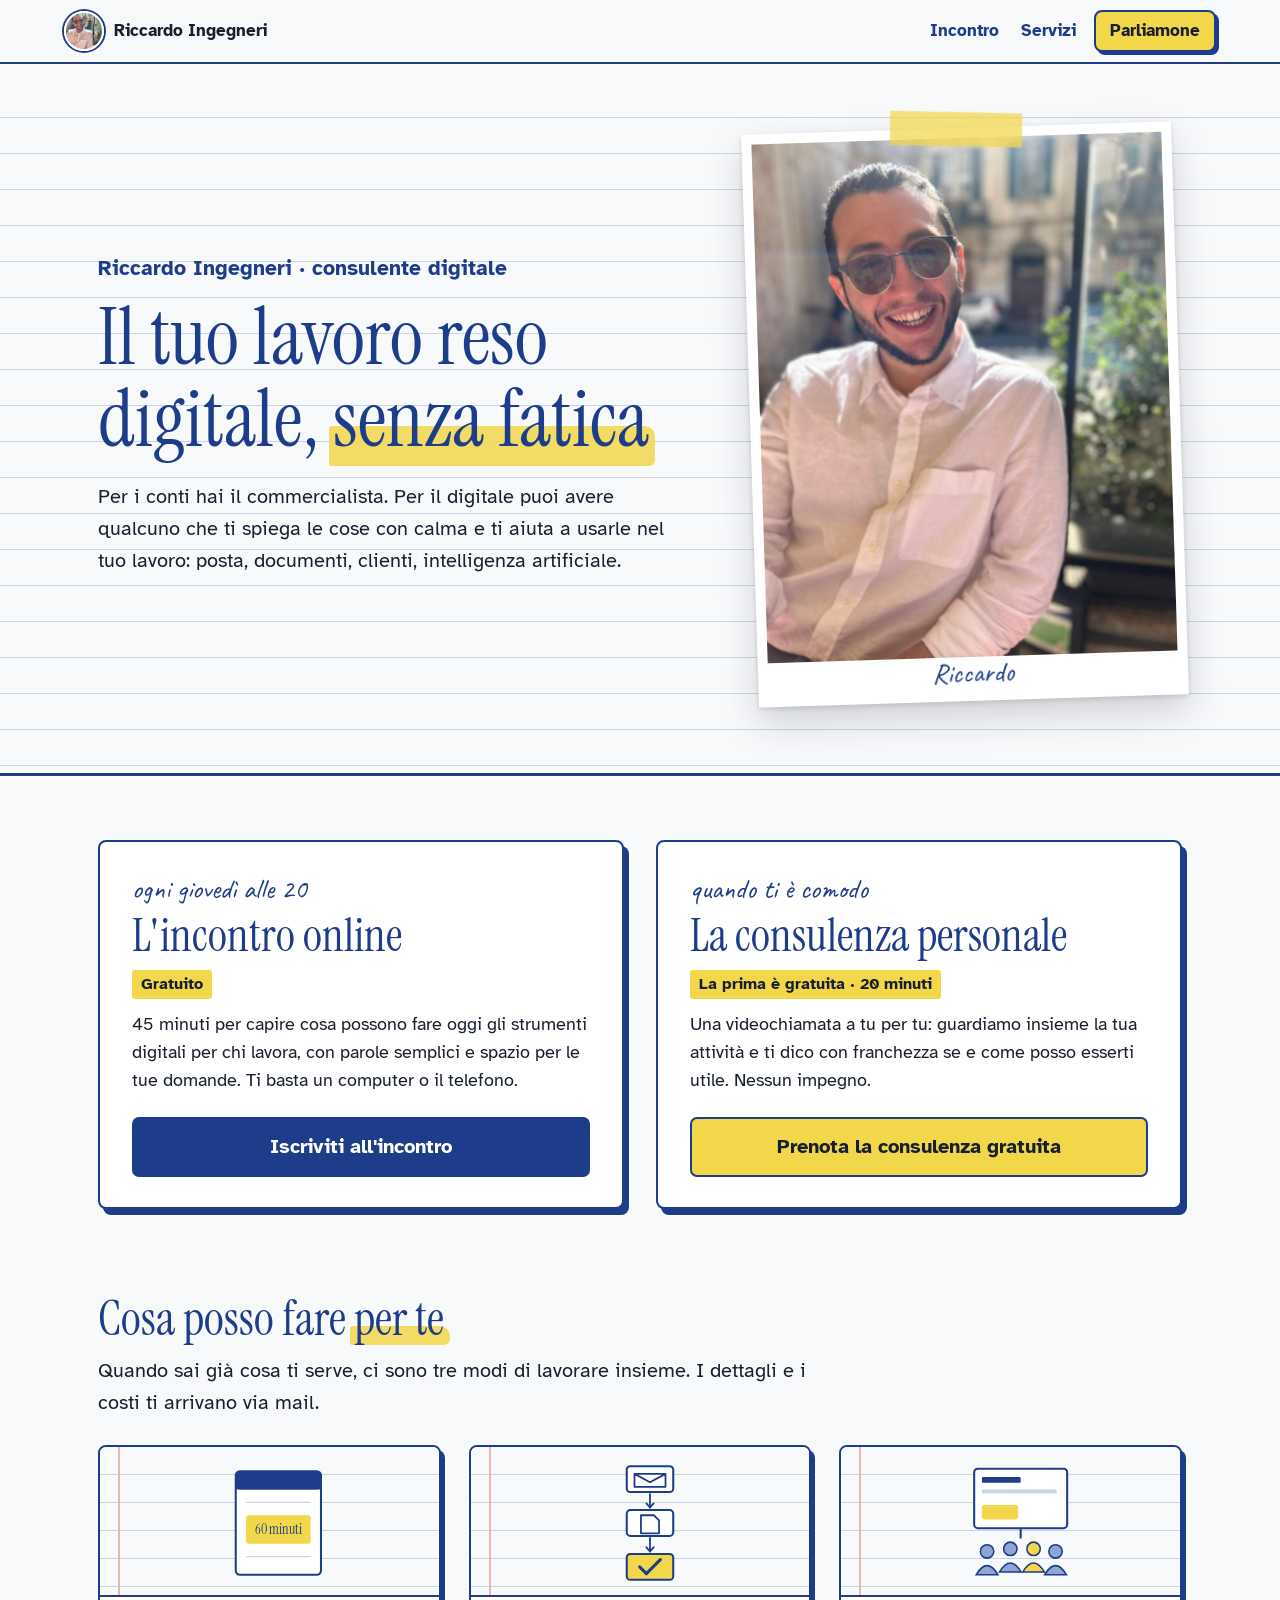
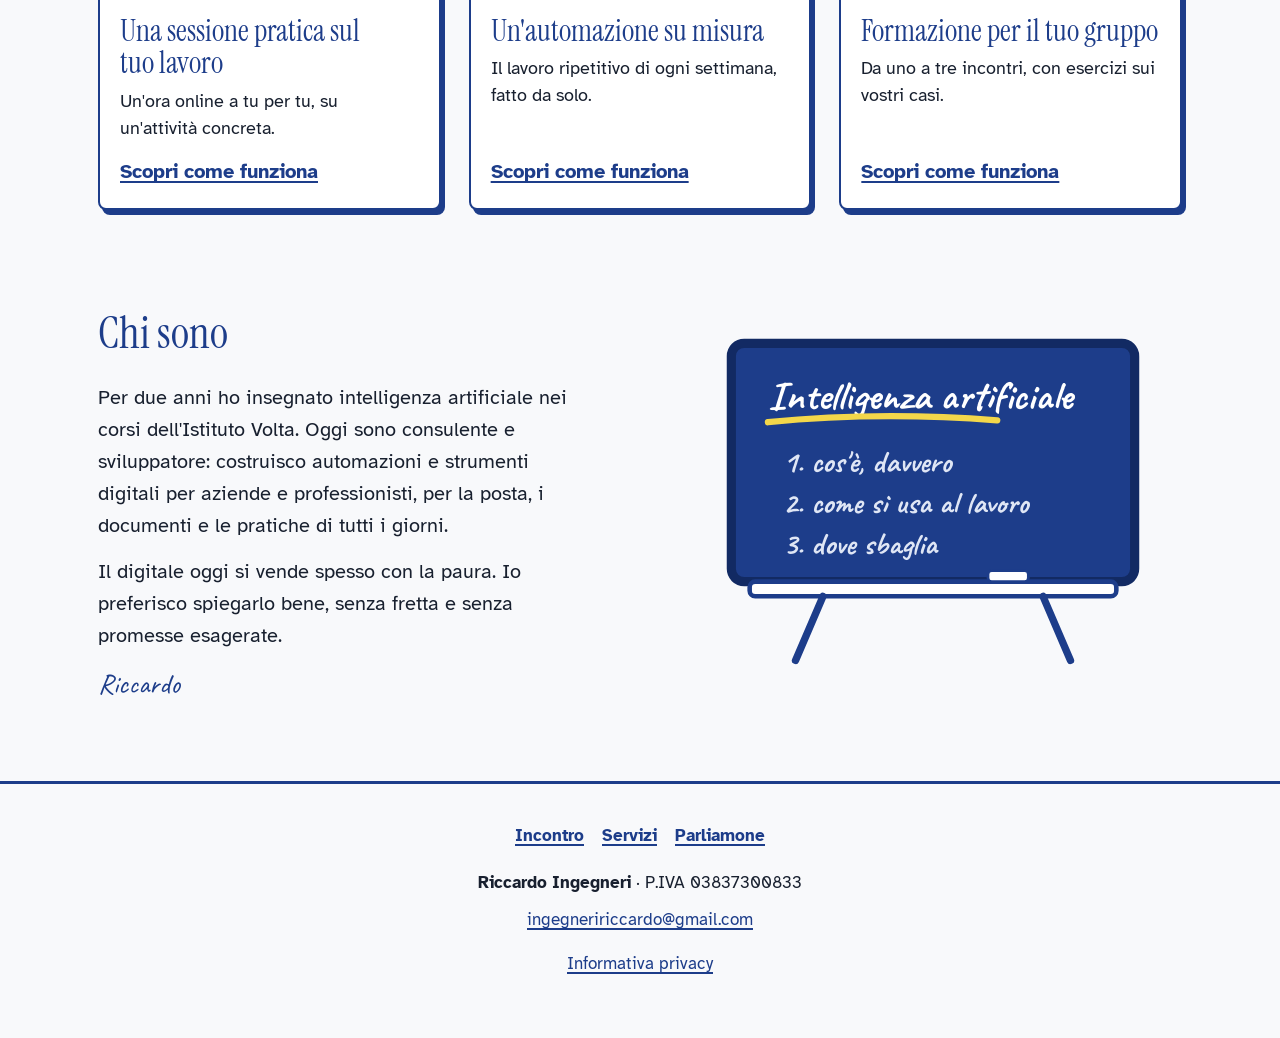
==== commit 5d17a4ca: "feat(sito): home e Parliamone a sezioni affiancate da computer Co-Authored-By: Claude Opus 5.5 <nore" ====
--- a/index.html
+++ b/index.html
@@ -3,6 +3,9 @@
 <head>
 <meta charset="utf-8">
 <meta name="viewport" content="width=device-width, initial-scale=1">
+<link rel="icon" href="/img/logo/favicon.ico" sizes="any">
+<link rel="icon" type="image/png" href="/img/logo/favicon-32.png">
+<link rel="apple-touch-icon" href="/img/logo/apple-touch-icon.png">
 <title>Riccardo Ingegneri, consulente digitale</title>
 <meta name="description" content="Il tuo lavoro reso digitale, senza fatica. Un incontro online gratuito ogni giovedì alle 20 e una prima consulenza personale gratuita di 20 minuti.">
 <meta property="og:title" content="Riccardo Ingegneri, consulente digitale">
@@ -107,7 +110,7 @@
   .offerta{padding:56px 0 24px}
   .offerta h2{font-size:48px}
   .assaggi{grid-template-columns:repeat(3,minmax(0,1fr));gap:28px}
-  .racconto{padding:64px 0 80px}
+  .racconto{padding:64px 0 80px;max-width:none}
   .racconto h2{font-size:44px}
 }
 </style>
@@ -177,11 +180,24 @@
     </div>
   </section>
 
-  <section class="racconto">
+  <section class="racconto sez">
+    <div class="sez-testo">
     <h2>Chi sono</h2>
     <p>Per due anni ho insegnato intelligenza artificiale nei corsi dell'Istituto Volta. Oggi sono consulente e sviluppatore: costruisco automazioni e strumenti digitali per aziende e professionisti, per la posta, i documenti e le pratiche di tutti i giorni.</p>
     <p>Il digitale oggi si vende spesso con la paura. Io preferisco spiegarlo bene, senza fretta e senza promesse esagerate.</p>
     <p class="nota">Riccardo</p>
+    </div>
+      <div class="sez-vis" aria-hidden="true">
+        <svg viewBox="0 0 480 380">
+          <rect x="20" y="20" width="440" height="260" rx="14" fill="#1d3d8a" stroke="#122a63" stroke-width="10"/>
+          <text x="60" y="92" font-family="Caveat" font-weight="700" font-size="44" fill="#fff">Intelligenza artificiale</text>
+          <path d="M60 106 q120 -12 250 -2" fill="none" stroke="#f3d74a" stroke-width="7" stroke-linecap="round"/>
+          <g font-family="Caveat" font-weight="700" font-size="34" fill="#dfe6f5"><text x="76" y="160">1. cos'è, davvero</text><text x="76" y="205">2. come si usa al lavoro</text><text x="76" y="250">3. dove sbaglia</text></g>
+          <rect x="40" y="280" width="400" height="16" rx="6" fill="#fff" stroke="#1d3d8a" stroke-width="5"/>
+          <rect x="300" y="268" width="44" height="12" rx="4" fill="#fff" stroke="#1d3d8a" stroke-width="3"/>
+          <path d="M120 296 l-30 70 M360 296 l30 70" stroke="#1d3d8a" stroke-width="8" stroke-linecap="round"/>
+        </svg>
+      </div>
   </section>
 </main>
 
--- a/assets/sito.css
+++ b/assets/sito.css
@@ -79,3 +79,20 @@
 }
 @keyframes timbra{from{opacity:0;transform:rotate(-16deg) scale(2.3)}to{opacity:1;transform:rotate(-6deg) scale(1)}}
 @keyframes vola{0%{opacity:1;transform:rotate(var(--a)) translateX(0) scaleX(.3)}70%{opacity:1}100%{opacity:0;transform:rotate(var(--a)) translateX(var(--d)) scaleX(1)}}
+
+/* ---------- sezioni affiancate (da computer): testo da un lato, disegno dall'altro, a lati alterni ---------- */
+.sez-vis{display:none}
+.polaroid{position:relative;width:200px;margin:22px 0 0;transform:rotate(-2deg)}
+.polaroid img{display:block;width:100%;height:auto;aspect-ratio:3/4;object-fit:cover;object-position:50% 30%;border:8px solid #fff;border-bottom-width:36px;box-shadow:0 12px 26px rgba(24,32,47,.18),0 2px 5px rgba(24,32,47,.14)}
+.polaroid::before{content:"";position:absolute;top:-12px;left:50%;width:96px;height:26px;margin-left:-48px;background:rgba(243,215,74,.75);transform:rotate(3deg);z-index:1}
+.polaroid figcaption{position:absolute;left:0;right:0;bottom:4px;text-align:center;font-family:'Caveat',cursive;font-weight:700;font-size:22px;color:#1d3d8a}
+@media (min-width:900px){
+  .sez{display:grid;grid-template-columns:minmax(0,1fr) minmax(0,1fr);gap:88px;align-items:center}
+  .sez-vis{display:flex;justify-content:center}
+  .sez-vis svg{width:100%;max-width:440px;height:auto}
+  .sez.inversa>:last-child{order:-1}
+  .polaroid{justify-self:center;width:min(100%,320px);margin:0;transform:rotate(-2.5deg)}
+  .polaroid figcaption{font-size:28px}
+  .sez-modulo{align-items:start}
+  .sez-modulo>.sez-testo{position:sticky;top:110px}
+}
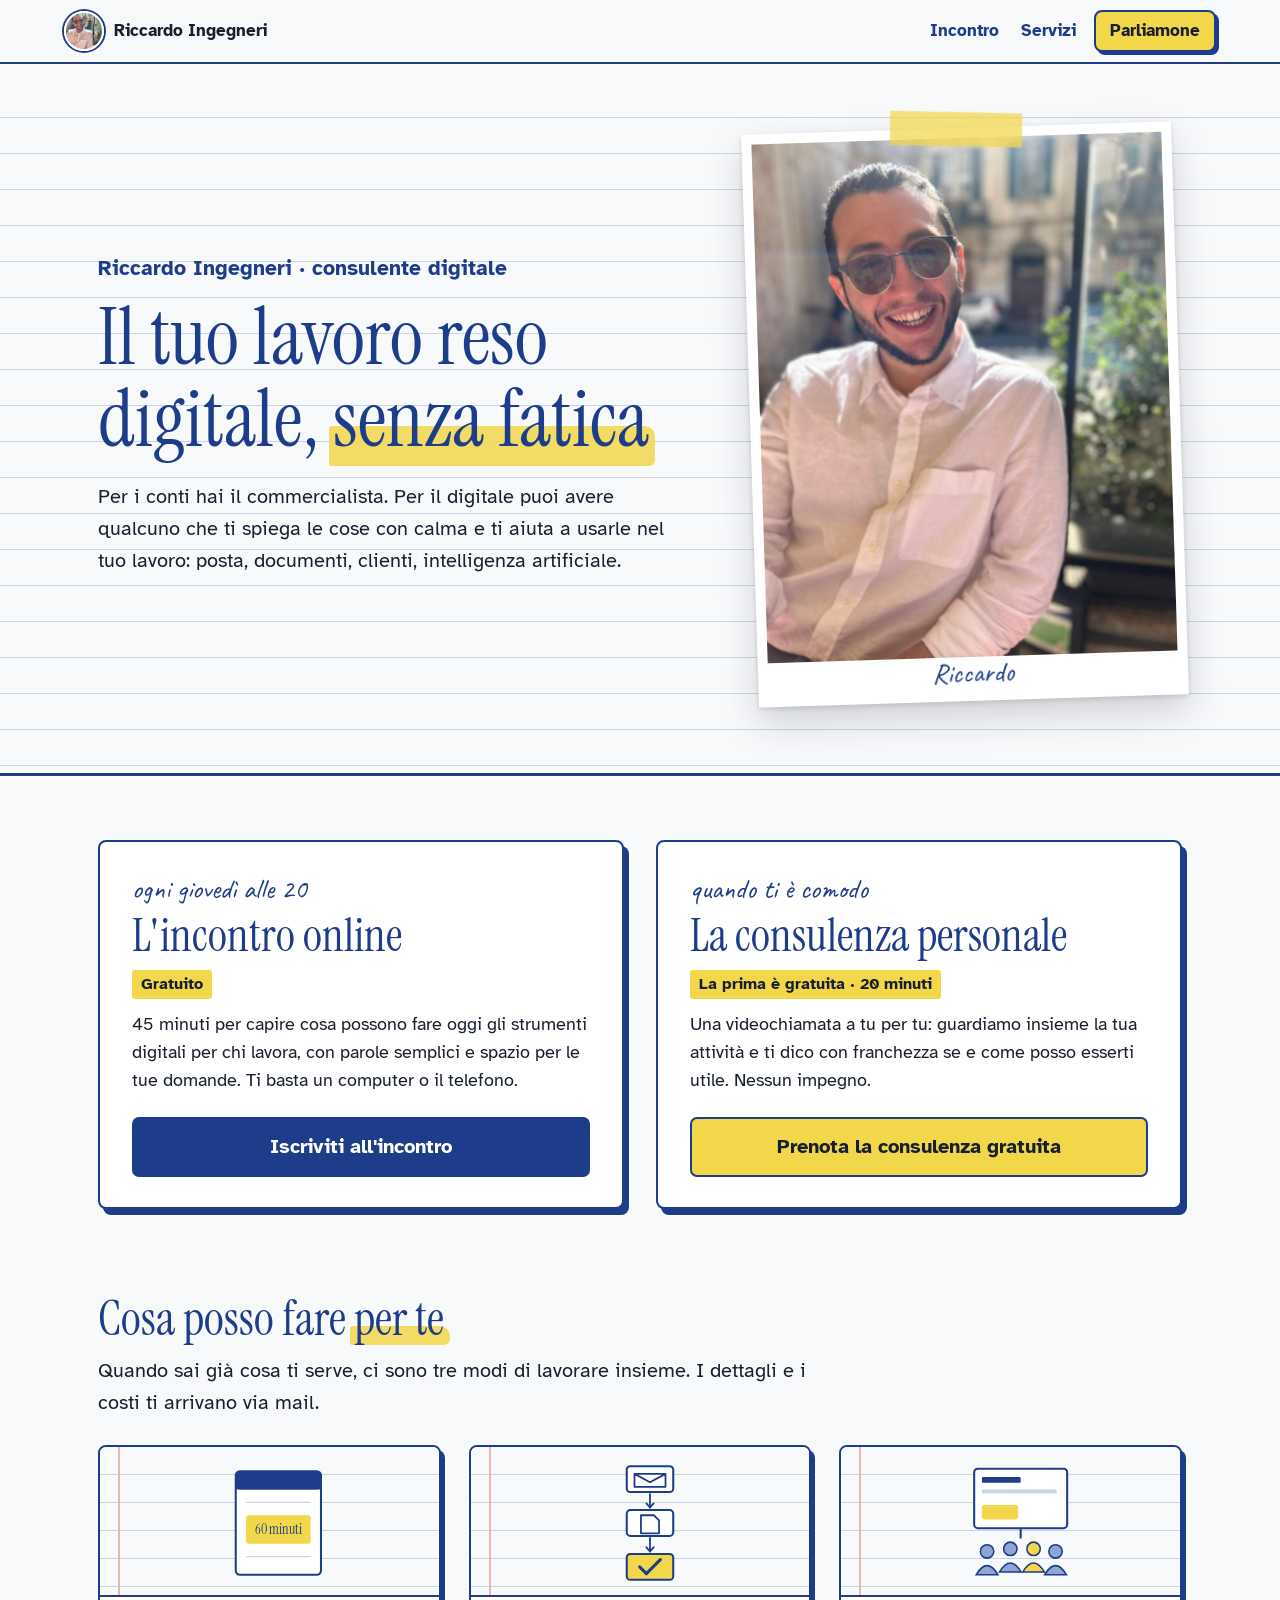
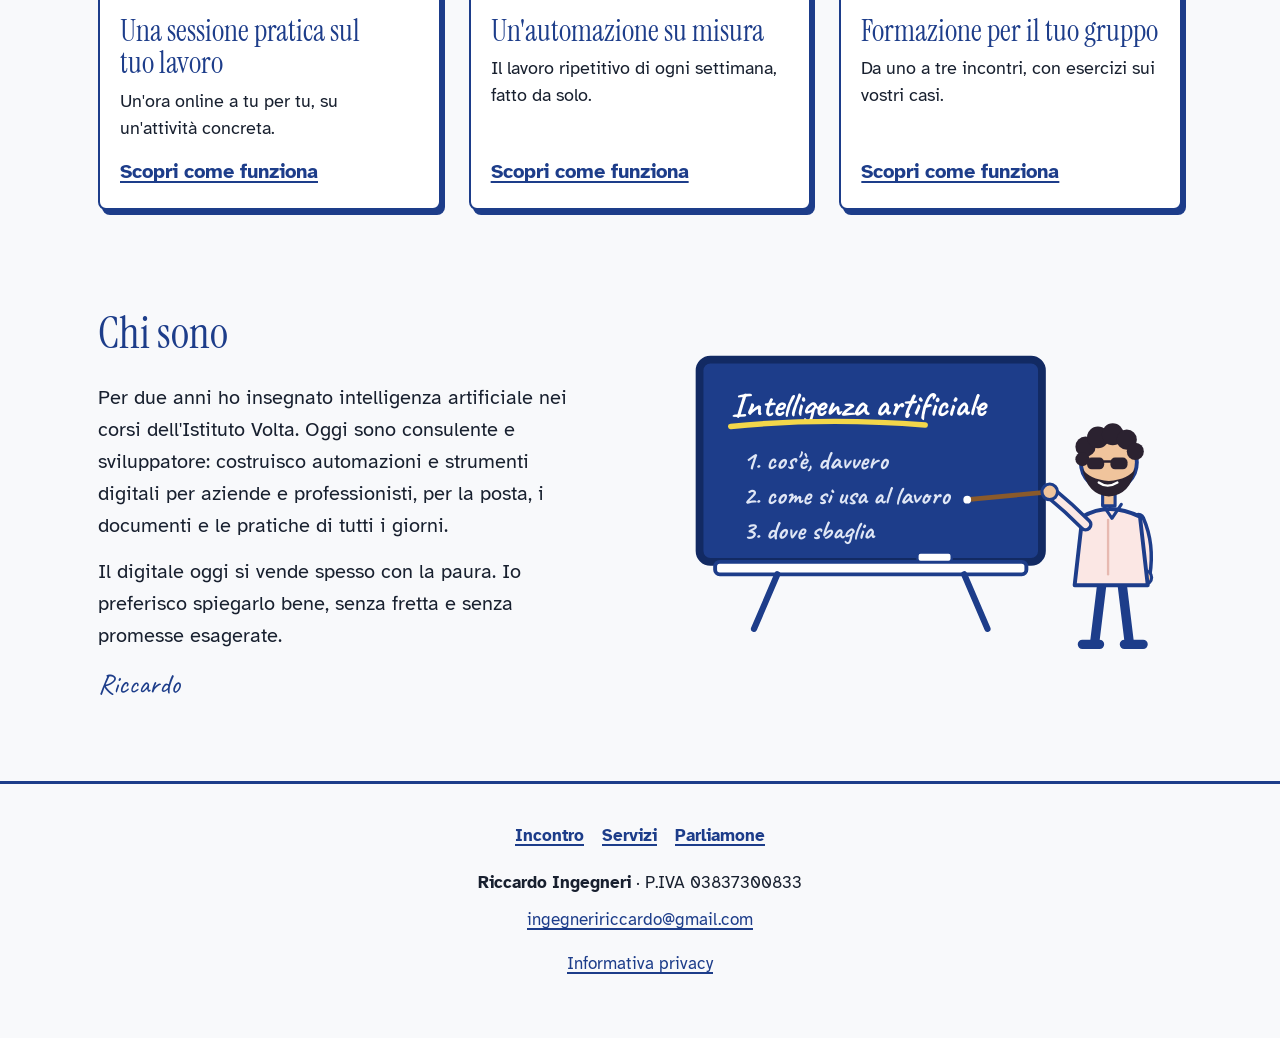
==== commit f4842a48: "feat(sito): Riccardo alla lavagna in home, pagina per gli studi professionali Co-Authored-By: Claude" ====
--- a/index.html
+++ b/index.html
@@ -188,7 +188,7 @@
     <p class="nota">Riccardo</p>
     </div>
       <div class="sez-vis" aria-hidden="true">
-        <svg viewBox="0 0 480 380">
+        <svg viewBox="0 0 640 400" style="max-width:560px">
           <rect x="20" y="20" width="440" height="260" rx="14" fill="#1d3d8a" stroke="#122a63" stroke-width="10"/>
           <text x="60" y="92" font-family="Caveat" font-weight="700" font-size="44" fill="#fff">Intelligenza artificiale</text>
           <path d="M60 106 q120 -12 250 -2" fill="none" stroke="#f3d74a" stroke-width="7" stroke-linecap="round"/>
@@ -196,6 +196,30 @@
           <rect x="40" y="280" width="400" height="16" rx="6" fill="#fff" stroke="#1d3d8a" stroke-width="5"/>
           <rect x="300" y="268" width="44" height="12" rx="4" fill="#fff" stroke="#1d3d8a" stroke-width="3"/>
           <path d="M120 296 l-30 70 M360 296 l30 70" stroke="#1d3d8a" stroke-width="8" stroke-linecap="round"/>
+        
+          <!-- Riccardo alla lavagna: capelli ricci, barba, occhiali da sole, camicia chiara, bacchetta sulla voce 2 -->
+          <g stroke-linecap="round" stroke-linejoin="round">
+            <path d="M538 300 l-10 82 M562 300 l10 82" stroke="#1d3d8a" stroke-width="12"/>
+            <path d="M512 386 h22 M566 386 h24" stroke="#1d3d8a" stroke-width="12"/>
+            <path d="M584 226 q14 32 8 70" fill="none" stroke="#1d3d8a" stroke-width="18"/>
+            <path d="M584 226 q14 32 8 70" fill="none" stroke="#fbe7e4" stroke-width="9"/>
+            <circle cx="592" cy="300" r="9" fill="#f0c49c" stroke="#1d3d8a" stroke-width="4"/>
+            <path d="M512 222 q34 -20 74 0 l10 88 h-94 z" fill="#fbe7e4" stroke="#1d3d8a" stroke-width="5"/>
+            <path d="M538 206 l12 18 l12 -18" fill="none" stroke="#1d3d8a" stroke-width="4"/>
+            <path d="M545 226 v70" stroke="#e7b9b0" stroke-width="3"/>
+            <path d="M364 200 L470 190" stroke="#8a5a2b" stroke-width="6"/>
+            <circle cx="364" cy="200" r="5" fill="#fff"/>
+            <path d="M516 232 q-22 -22 -44 -40" fill="none" stroke="#1d3d8a" stroke-width="18"/>
+            <path d="M516 232 q-22 -22 -44 -40" fill="none" stroke="#fbe7e4" stroke-width="9"/>
+            <circle cx="470" cy="190" r="10" fill="#f0c49c" stroke="#1d3d8a" stroke-width="4"/>
+            <rect x="538" y="186" width="16" height="22" fill="#f0c49c" stroke="#1d3d8a" stroke-width="4"/>
+            <circle cx="546" cy="152" r="36" fill="#f0c49c" stroke="#1d3d8a" stroke-width="5"/>
+            <g fill="#2b2230"><circle cx="516" cy="132" r="13"/><circle cx="532" cy="120" r="14"/><circle cx="551" cy="116" r="14"/><circle cx="569" cy="123" r="13"/><circle cx="580" cy="138" r="11"/><circle cx="512" cy="148" r="9"/></g>
+            <path d="M512 160 q6 34 34 36 q28 -2 34 -36 q-8 14 -34 16 q-26 -2 -34 -16 z" fill="#2b2230"/>
+            <path d="M533 178 q11 8 24 0" fill="none" stroke="#fff" stroke-width="3"/>
+            <rect x="518" y="146" width="22" height="15" rx="6" fill="#2b2230"/><rect x="548" y="146" width="22" height="15" rx="6" fill="#2b2230"/>
+            <path d="M540 151 h8" stroke="#2b2230" stroke-width="3"/>
+          </g>
         </svg>
       </div>
   </section>
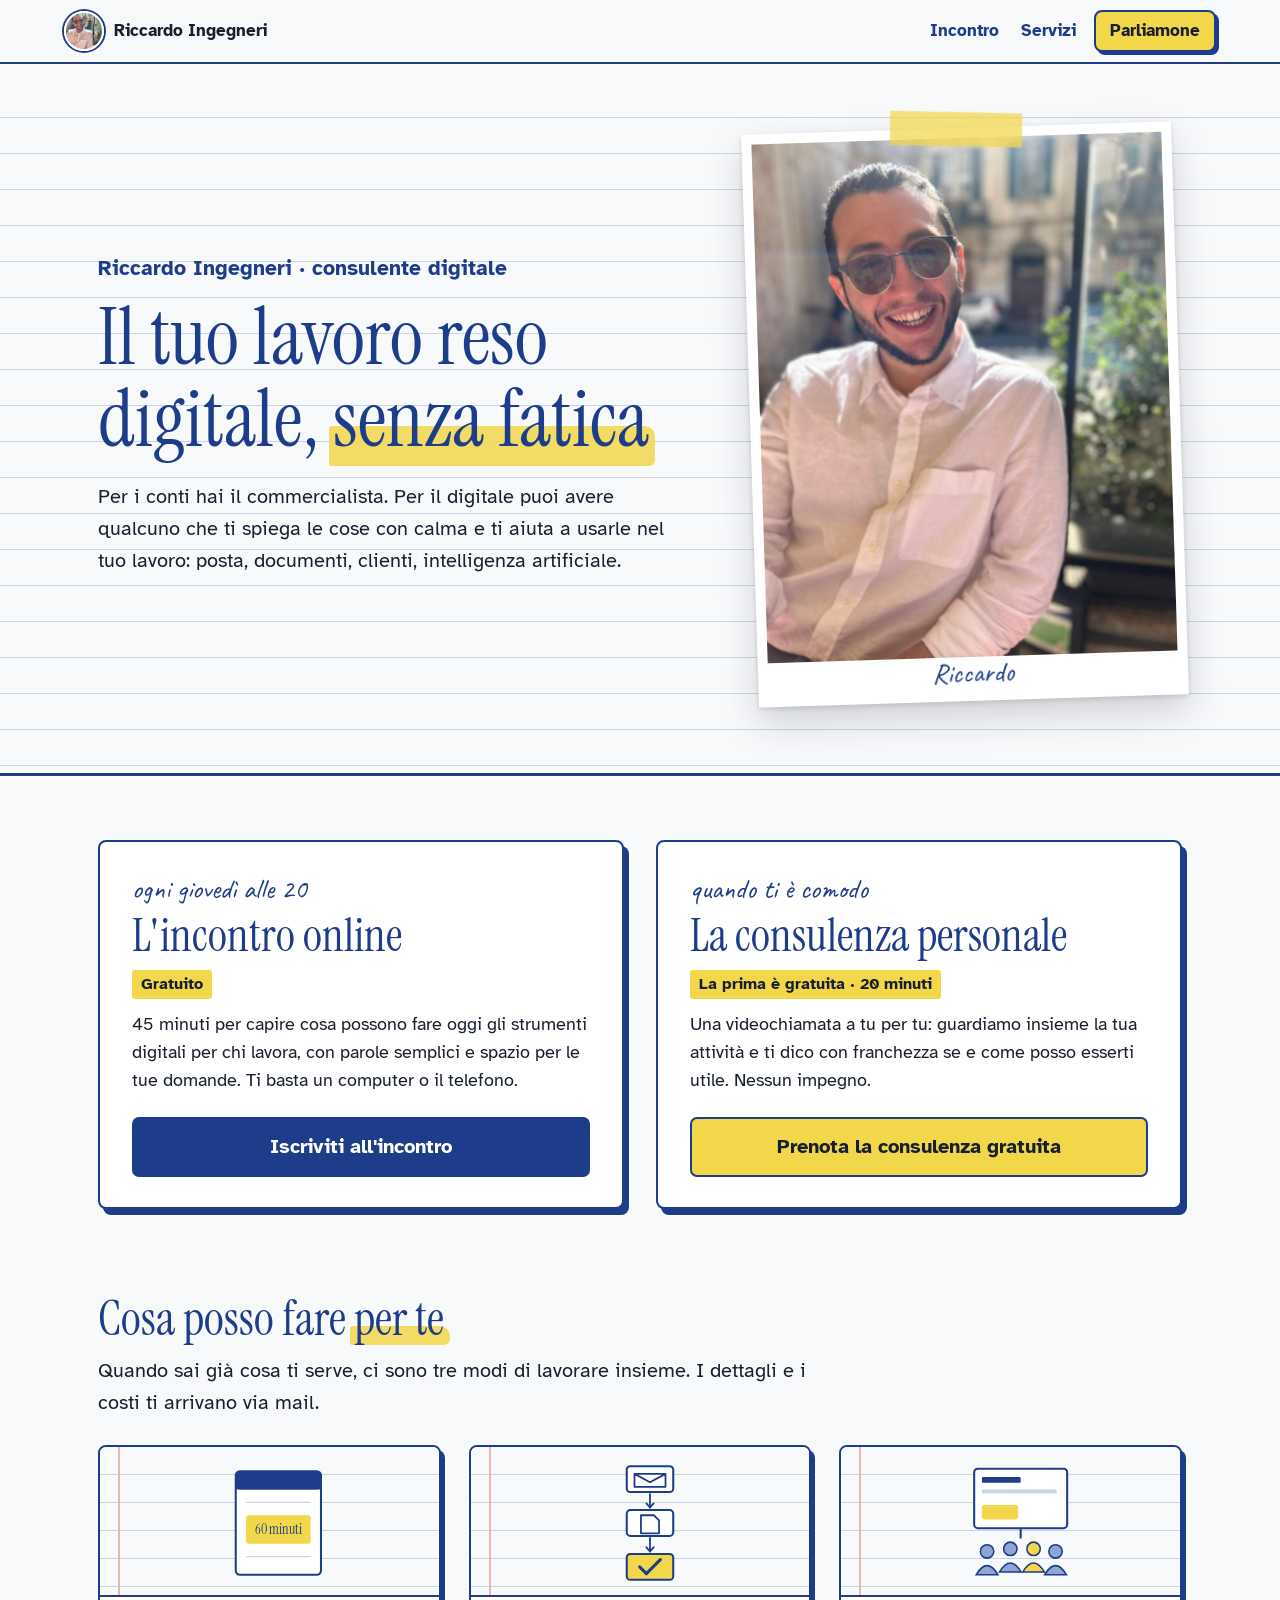
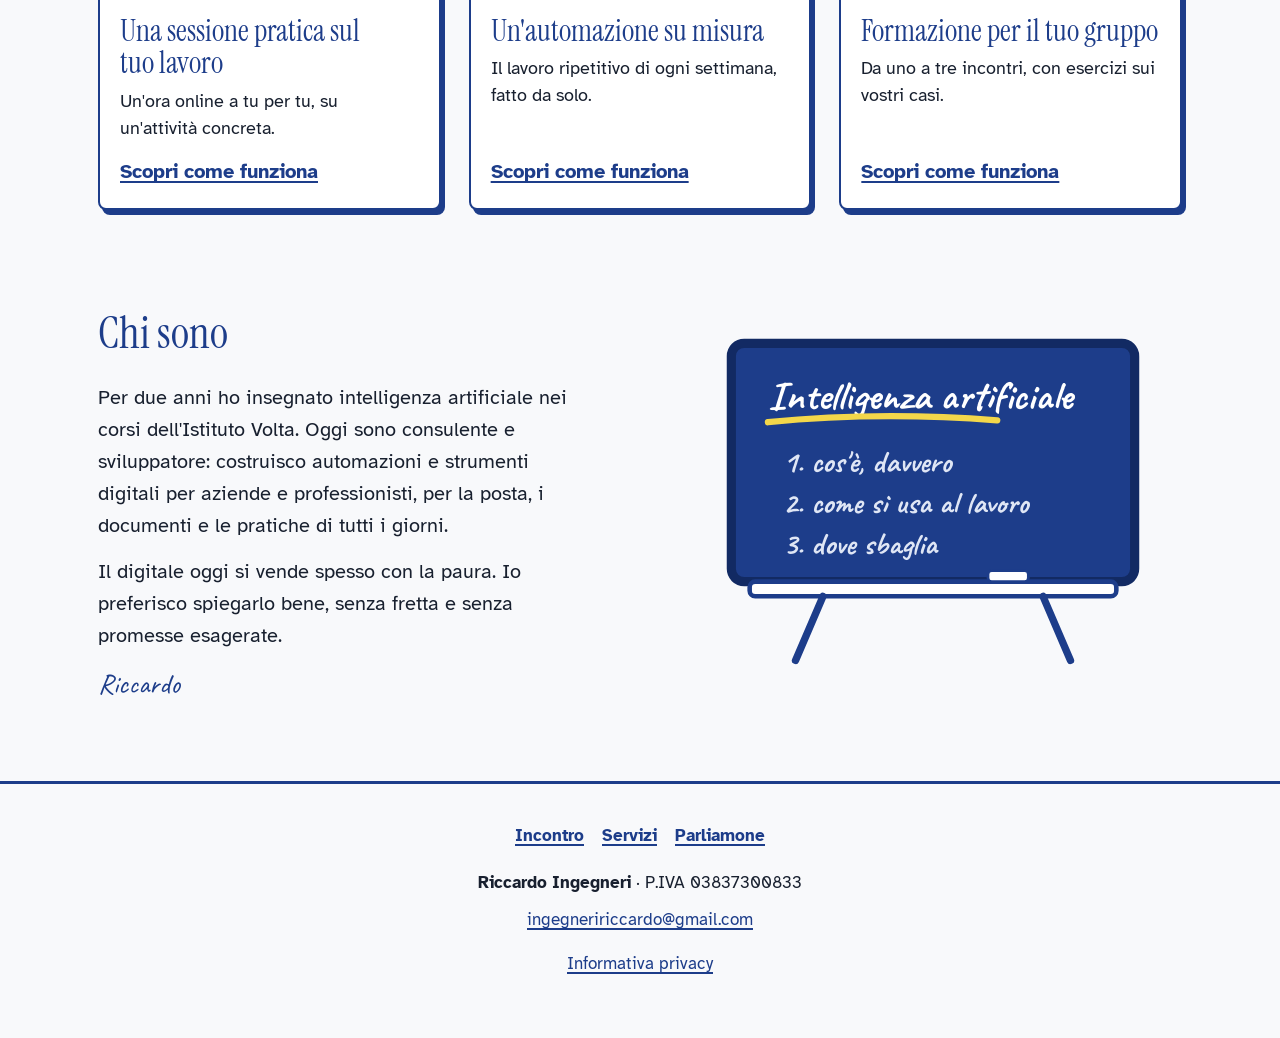
==== commit dd8c934c: "fix(sito): in home resta solo la lavagna, senza omino Co-Authored-By: Claude Opus 5.5 <noreply@anthr" ====
--- a/index.html
+++ b/index.html
@@ -188,7 +188,7 @@
     <p class="nota">Riccardo</p>
     </div>
       <div class="sez-vis" aria-hidden="true">
-        <svg viewBox="0 0 640 400" style="max-width:560px">
+        <svg viewBox="0 0 480 380">
           <rect x="20" y="20" width="440" height="260" rx="14" fill="#1d3d8a" stroke="#122a63" stroke-width="10"/>
           <text x="60" y="92" font-family="Caveat" font-weight="700" font-size="44" fill="#fff">Intelligenza artificiale</text>
           <path d="M60 106 q120 -12 250 -2" fill="none" stroke="#f3d74a" stroke-width="7" stroke-linecap="round"/>
@@ -197,29 +197,6 @@
           <rect x="300" y="268" width="44" height="12" rx="4" fill="#fff" stroke="#1d3d8a" stroke-width="3"/>
           <path d="M120 296 l-30 70 M360 296 l30 70" stroke="#1d3d8a" stroke-width="8" stroke-linecap="round"/>
         
-          <!-- Riccardo alla lavagna: capelli ricci, barba, occhiali da sole, camicia chiara, bacchetta sulla voce 2 -->
-          <g stroke-linecap="round" stroke-linejoin="round">
-            <path d="M538 300 l-10 82 M562 300 l10 82" stroke="#1d3d8a" stroke-width="12"/>
-            <path d="M512 386 h22 M566 386 h24" stroke="#1d3d8a" stroke-width="12"/>
-            <path d="M584 226 q14 32 8 70" fill="none" stroke="#1d3d8a" stroke-width="18"/>
-            <path d="M584 226 q14 32 8 70" fill="none" stroke="#fbe7e4" stroke-width="9"/>
-            <circle cx="592" cy="300" r="9" fill="#f0c49c" stroke="#1d3d8a" stroke-width="4"/>
-            <path d="M512 222 q34 -20 74 0 l10 88 h-94 z" fill="#fbe7e4" stroke="#1d3d8a" stroke-width="5"/>
-            <path d="M538 206 l12 18 l12 -18" fill="none" stroke="#1d3d8a" stroke-width="4"/>
-            <path d="M545 226 v70" stroke="#e7b9b0" stroke-width="3"/>
-            <path d="M364 200 L470 190" stroke="#8a5a2b" stroke-width="6"/>
-            <circle cx="364" cy="200" r="5" fill="#fff"/>
-            <path d="M516 232 q-22 -22 -44 -40" fill="none" stroke="#1d3d8a" stroke-width="18"/>
-            <path d="M516 232 q-22 -22 -44 -40" fill="none" stroke="#fbe7e4" stroke-width="9"/>
-            <circle cx="470" cy="190" r="10" fill="#f0c49c" stroke="#1d3d8a" stroke-width="4"/>
-            <rect x="538" y="186" width="16" height="22" fill="#f0c49c" stroke="#1d3d8a" stroke-width="4"/>
-            <circle cx="546" cy="152" r="36" fill="#f0c49c" stroke="#1d3d8a" stroke-width="5"/>
-            <g fill="#2b2230"><circle cx="516" cy="132" r="13"/><circle cx="532" cy="120" r="14"/><circle cx="551" cy="116" r="14"/><circle cx="569" cy="123" r="13"/><circle cx="580" cy="138" r="11"/><circle cx="512" cy="148" r="9"/></g>
-            <path d="M512 160 q6 34 34 36 q28 -2 34 -36 q-8 14 -34 16 q-26 -2 -34 -16 z" fill="#2b2230"/>
-            <path d="M533 178 q11 8 24 0" fill="none" stroke="#fff" stroke-width="3"/>
-            <rect x="518" y="146" width="22" height="15" rx="6" fill="#2b2230"/><rect x="548" y="146" width="22" height="15" rx="6" fill="#2b2230"/>
-            <path d="M540 151 h8" stroke="#2b2230" stroke-width="3"/>
-          </g>
         </svg>
       </div>
   </section>
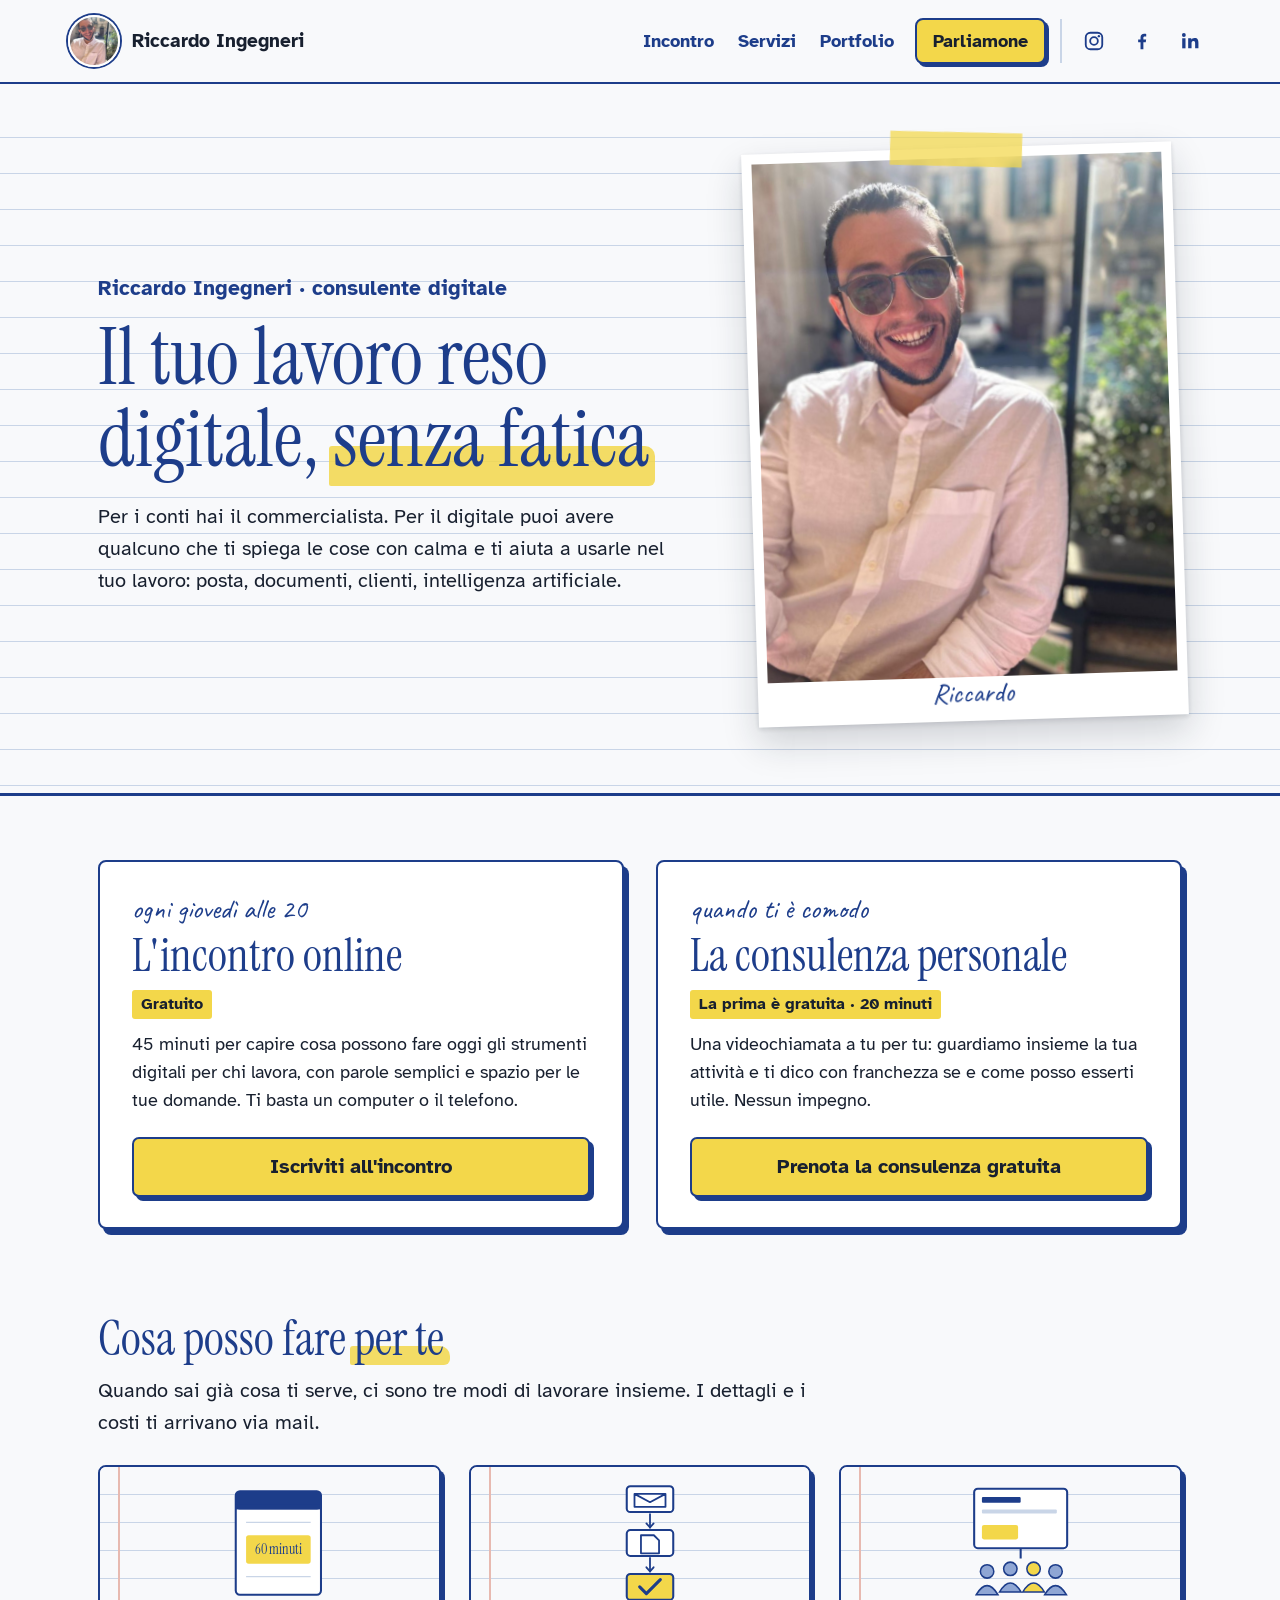
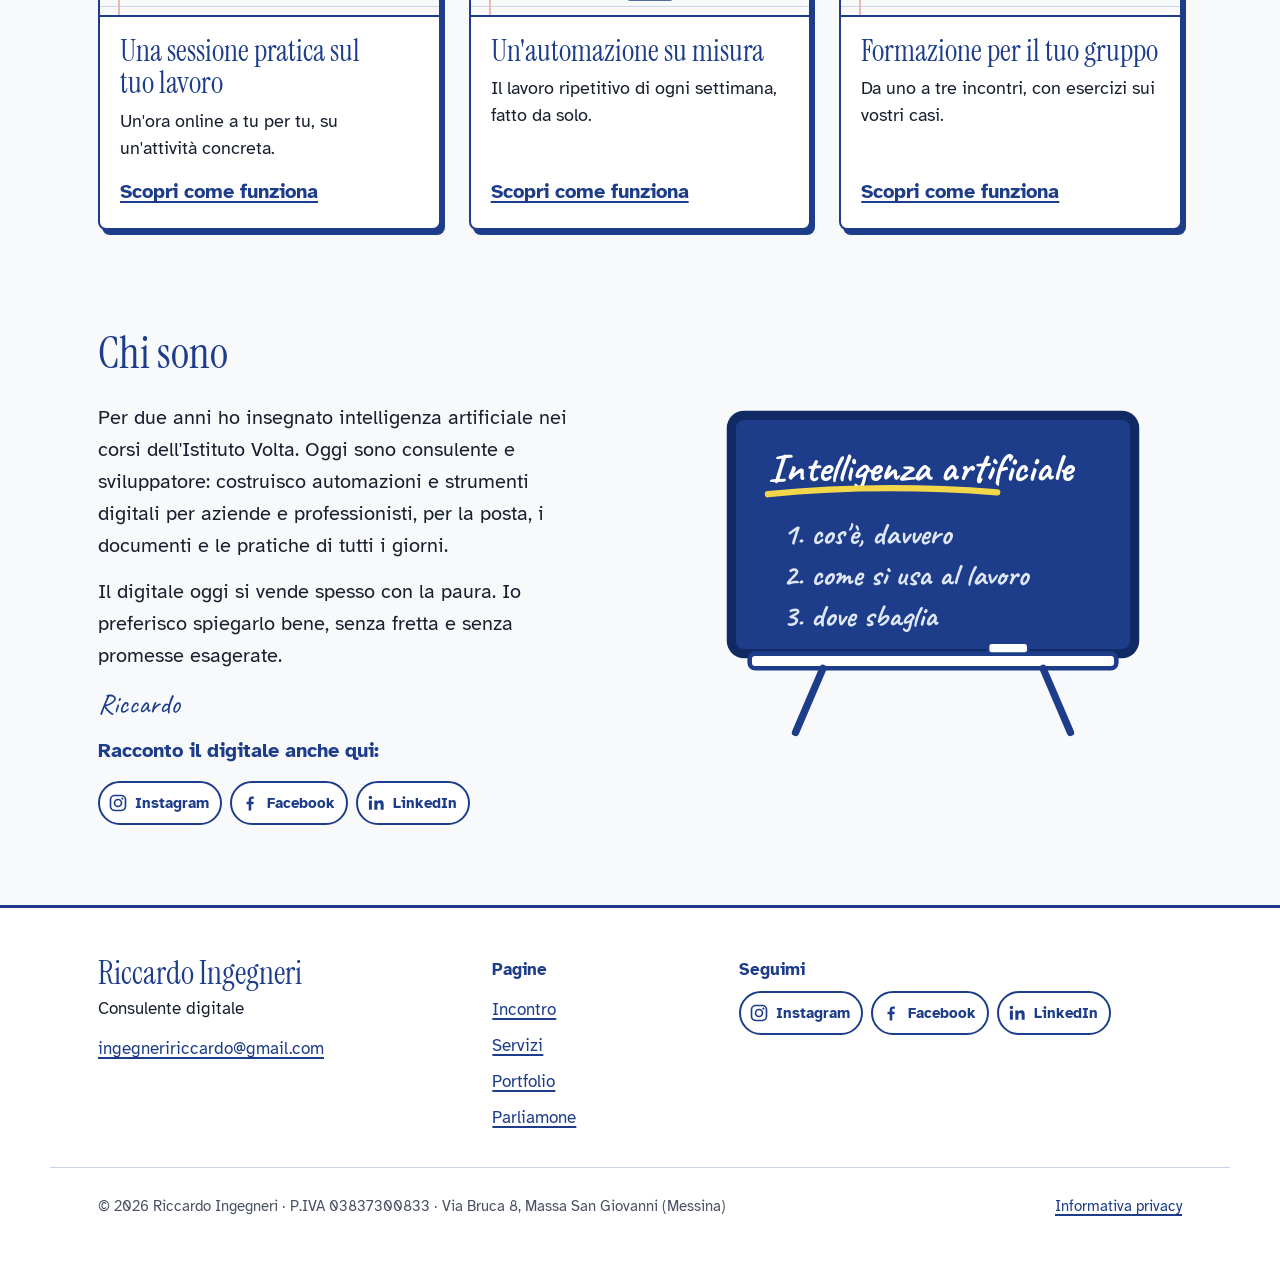
==== commit dcbb99bf: "feat(sito): portfolio, informativa privacy, header che si stringe e footer orizzontale CTA tutte gia" ====
--- a/index.html
+++ b/index.html
@@ -18,7 +18,7 @@
 <link rel="preconnect" href="https://fonts.googleapis.com">
 <link rel="preconnect" href="https://fonts.gstatic.com" crossorigin="">
 <link href="https://fonts.googleapis.com/css2?family=Atkinson+Hyperlegible:wght@400;700&amp;family=Instrument+Serif&amp;family=Caveat:wght@700&amp;display=swap" rel="stylesheet">
-<link rel="stylesheet" href="/assets/sito.css">
+<link rel="stylesheet" href="/assets/sito.css?v=20261029">
 <style>
 :root{
   --ink:#1d3d8a;      /* blu inchiostro */
@@ -65,8 +65,8 @@
 .gratis{display:inline-block;align-self:flex-start;background:var(--lamp);color:var(--text);font-weight:700;font-size:16px;padding:2px 9px;border-radius:3px;margin-bottom:12px}
 .porta p{font-size:18px;line-height:1.55}
 .vai{margin-top:auto;padding-top:22px}
-.vai span{display:flex;align-items:center;justify-content:center;min-height:60px;padding:0 20px;background:var(--ink);color:#fff;font-weight:700;font-size:20px;border-radius:7px}
-.porta.giallo .vai span{background:var(--lamp);color:var(--text);border:2px solid var(--ink)}
+/* un solo colore per i pulsanti d'azione di tutto il sito: giallo con bordo blu */
+.vai span{display:flex;align-items:center;justify-content:center;min-height:60px;padding:0 20px;font-weight:700;font-size:20px;border-radius:7px;background:var(--lamp);color:var(--text);border:2px solid var(--ink);box-shadow:4px 4px 0 var(--ink)}
 
 /* ---------- chi sono ---------- */
 .racconto{padding:44px 0 52px;max-width:760px;margin:0 auto}
@@ -123,8 +123,10 @@
     <ul>
       <li><a href="/webinar/">Incontro</a></li>
       <li><a href="/servizi/">Servizi</a></li>
+      <li><a href="/portfolio/">Portfolio</a></li>
       <li><a class="parla" href="/parliamone/">Parliamone</a></li>
     </ul>
+    <p class="barra-social"><a href="https://www.instagram.com/riccardoingegneri.it/" target="_blank" rel="noopener" aria-label="Instagram (si apre in una nuova scheda)"><svg viewBox="0 0 24 24" aria-hidden="true"><rect x="3" y="3" width="18" height="18" rx="5" fill="none" stroke="currentColor" stroke-width="2"/><circle cx="12" cy="12" r="4.2" fill="none" stroke="currentColor" stroke-width="2"/><circle cx="17.3" cy="6.7" r="1.3" fill="currentColor"/></svg></a><a href="https://www.facebook.com/957837211037426" target="_blank" rel="noopener" aria-label="Facebook (si apre in una nuova scheda)"><svg viewBox="0 0 24 24" aria-hidden="true"><path d="M13.5 21v-7.6h2.6l.4-3h-3V8.5c0-.9.3-1.5 1.5-1.5h1.6V4.3c-.3 0-1.2-.1-2.3-.1-2.3 0-3.9 1.4-3.9 4v2.2H7.8v3h2.6V21z" fill="currentColor"/></svg></a><a href="https://www.linkedin.com/in/riccardoingegneri" target="_blank" rel="noopener" aria-label="LinkedIn (si apre in una nuova scheda)"><svg viewBox="0 0 24 24" aria-hidden="true"><rect x="3.5" y="9" width="3.6" height="11" fill="currentColor"/><circle cx="5.3" cy="5.4" r="2.1" fill="currentColor"/><path d="M10 9h3.4v1.6c.5-.9 1.7-1.9 3.6-1.9 3.6 0 4.2 2.3 4.2 5.4V20h-3.6v-5.2c0-1.3 0-2.9-1.8-2.9s-2.1 1.4-2.1 2.8V20H10z" fill="currentColor"/></svg></a></p>
   </div>
   <span class="avanzamento" aria-hidden="true"></span>
 </nav>
@@ -186,6 +188,8 @@
     <p>Per due anni ho insegnato intelligenza artificiale nei corsi dell'Istituto Volta. Oggi sono consulente e sviluppatore: costruisco automazioni e strumenti digitali per aziende e professionisti, per la posta, i documenti e le pratiche di tutti i giorni.</p>
     <p>Il digitale oggi si vende spesso con la paura. Io preferisco spiegarlo bene, senza fretta e senza promesse esagerate.</p>
     <p class="nota">Riccardo</p>
+    <p class="social-titolo">Racconto il digitale anche qui:</p>
+    <p class="social"><a href="https://www.instagram.com/riccardoingegneri.it/" target="_blank" rel="noopener" aria-label="Instagram (si apre in una nuova scheda)"><svg viewBox="0 0 24 24" aria-hidden="true"><rect x="3" y="3" width="18" height="18" rx="5" fill="none" stroke="currentColor" stroke-width="2"/><circle cx="12" cy="12" r="4.2" fill="none" stroke="currentColor" stroke-width="2"/><circle cx="17.3" cy="6.7" r="1.3" fill="currentColor"/></svg><span>Instagram</span></a><a href="https://www.facebook.com/957837211037426" target="_blank" rel="noopener" aria-label="Facebook (si apre in una nuova scheda)"><svg viewBox="0 0 24 24" aria-hidden="true"><path d="M13.5 21v-7.6h2.6l.4-3h-3V8.5c0-.9.3-1.5 1.5-1.5h1.6V4.3c-.3 0-1.2-.1-2.3-.1-2.3 0-3.9 1.4-3.9 4v2.2H7.8v3h2.6V21z" fill="currentColor"/></svg><span>Facebook</span></a><a href="https://www.linkedin.com/in/riccardoingegneri" target="_blank" rel="noopener" aria-label="LinkedIn (si apre in una nuova scheda)"><svg viewBox="0 0 24 24" aria-hidden="true"><rect x="3.5" y="9" width="3.6" height="11" fill="currentColor"/><circle cx="5.3" cy="5.4" r="2.1" fill="currentColor"/><path d="M10 9h3.4v1.6c.5-.9 1.7-1.9 3.6-1.9 3.6 0 4.2 2.3 4.2 5.4V20h-3.6v-5.2c0-1.3 0-2.9-1.8-2.9s-2.1 1.4-2.1 2.8V20H10z" fill="currentColor"/></svg><span>LinkedIn</span></a></p>
     </div>
       <div class="sez-vis" aria-hidden="true">
         <svg viewBox="0 0 480 380">
@@ -202,15 +206,29 @@
   </section>
 </main>
 
-<footer>
-  <div class="wrap">
-    <p class="piede-link"><a href="/webinar/">Incontro</a><a href="/servizi/">Servizi</a><a href="/parliamone/">Parliamone</a></p>
-    <p><strong>Riccardo Ingegneri</strong> · P.IVA 03837300833</p>
-    <p><a href="mailto:ingegneririccardo@gmail.com">ingegneririccardo@gmail.com</a></p>
-    <p><a href="webinar/privacy">Informativa privacy</a></p>
+<footer class="piede">
+  <div class="piede-in">
+    <div class="piede-chi">
+      <p class="piede-nome">Riccardo Ingegneri</p>
+      <p>Consulente digitale</p>
+      <p><a href="mailto:ingegneririccardo@gmail.com">ingegneririccardo@gmail.com</a></p>
+    </div>
+    <nav class="piede-col" aria-label="Pagine del sito">
+      <p class="piede-tit">Pagine</p>
+      <ul><li><a href="/webinar/">Incontro</a></li><li><a href="/servizi/">Servizi</a></li><li><a href="/portfolio/">Portfolio</a></li><li><a href="/parliamone/">Parliamone</a></li></ul>
+    </nav>
+    <div class="piede-col">
+      <p class="piede-tit">Seguimi</p>
+      <p class="social"><a href="https://www.instagram.com/riccardoingegneri.it/" target="_blank" rel="noopener" aria-label="Instagram (si apre in una nuova scheda)"><svg viewBox="0 0 24 24" aria-hidden="true"><rect x="3" y="3" width="18" height="18" rx="5" fill="none" stroke="currentColor" stroke-width="2"/><circle cx="12" cy="12" r="4.2" fill="none" stroke="currentColor" stroke-width="2"/><circle cx="17.3" cy="6.7" r="1.3" fill="currentColor"/></svg><span>Instagram</span></a><a href="https://www.facebook.com/957837211037426" target="_blank" rel="noopener" aria-label="Facebook (si apre in una nuova scheda)"><svg viewBox="0 0 24 24" aria-hidden="true"><path d="M13.5 21v-7.6h2.6l.4-3h-3V8.5c0-.9.3-1.5 1.5-1.5h1.6V4.3c-.3 0-1.2-.1-2.3-.1-2.3 0-3.9 1.4-3.9 4v2.2H7.8v3h2.6V21z" fill="currentColor"/></svg><span>Facebook</span></a><a href="https://www.linkedin.com/in/riccardoingegneri" target="_blank" rel="noopener" aria-label="LinkedIn (si apre in una nuova scheda)"><svg viewBox="0 0 24 24" aria-hidden="true"><rect x="3.5" y="9" width="3.6" height="11" fill="currentColor"/><circle cx="5.3" cy="5.4" r="2.1" fill="currentColor"/><path d="M10 9h3.4v1.6c.5-.9 1.7-1.9 3.6-1.9 3.6 0 4.2 2.3 4.2 5.4V20h-3.6v-5.2c0-1.3 0-2.9-1.8-2.9s-2.1 1.4-2.1 2.8V20H10z" fill="currentColor"/></svg><span>LinkedIn</span></a></p>
+    </div>
+  </div>
+  <div class="piede-fondo">
+    <p>© 2026 Riccardo Ingegneri · P.IVA 03837300833 · Via Bruca 8, Massa San Giovanni (Messina)</p>
+    <p><a href="/privacy/">Informativa privacy</a></p>
   </div>
 </footer>
 
-<script src="/assets/sito.js"></script>
+<script src="/assets/sito.js?v=20261029"></script>
+<!-- Cloudflare Web Analytics --><script type='module' src='https://static.cloudflareinsights.com/beacon.min.js' data-cf-beacon='{"token": "07f9f75d46ac4bcd8fdc00e0d40977d0"}'></script><!-- End Cloudflare Web Analytics -->
 </body>
 </html>
--- a/assets/sito.css
+++ b/assets/sito.css
@@ -1,34 +1,88 @@
 /* Parti comuni a tutte le pagine: menu, entrate morbide allo scroll, evidenziatore,
    moduli che si riempiono passo dopo passo, timbro finale. Lo script è in sito.js. */
 
-[id]{scroll-margin-top:84px}
 
 /* ---------- menu ---------- */
-.barra-sito{position:sticky;top:0;z-index:50;background:rgba(248,249,251,.93);-webkit-backdrop-filter:saturate(1.4) blur(10px);backdrop-filter:saturate(1.4) blur(10px);border-bottom:2px solid #1d3d8a;transition:transform .45s cubic-bezier(.2,.7,.2,1)}
-.barra-sito.via{transform:translateY(-104%)}
-.barra-in{max-width:1180px;margin:0 auto;padding:0 14px;display:flex;align-items:center;justify-content:space-between;gap:10px;min-height:62px}
-.marchio{display:inline-flex;align-items:center;gap:10px;min-height:48px;text-decoration:none;color:#18202f;font-weight:700;font-size:17px;white-space:nowrap}
-.marchio img{width:40px;height:40px;border-radius:50%;object-fit:cover;object-position:50% 25%;border:2px solid #fff;box-shadow:0 0 0 2px #1d3d8a;transition:transform .3s cubic-bezier(.3,1.6,.5,1)}
+/* L'header resta sempre: in cima è pieno, scendendo si stringe in una striscia sottile (classe .stretto, da sito.js).
+   È fisso sopra la pagina e il corpo gli lascia il posto, così stringendosi non fa saltare il testo. */
+:root{--barra:84px}
+body{padding-top:var(--barra)}
+.barra-sito{position:fixed;top:0;left:0;right:0;z-index:50;background:rgba(248,249,251,.94);-webkit-backdrop-filter:saturate(1.4) blur(10px);backdrop-filter:saturate(1.4) blur(10px);border-bottom:2px solid #1d3d8a;transition:box-shadow .3s}
+.barra-sito.stretto{box-shadow:0 6px 18px rgba(16,32,80,.10)}
+.barra-in{max-width:1180px;margin:0 auto;padding:0 18px;display:flex;align-items:center;gap:14px;min-height:82px;transition:min-height .35s cubic-bezier(.2,.7,.2,1)}
+.stretto .barra-in{min-height:50px}
+.marchio{display:inline-flex;align-items:center;gap:12px;min-height:48px;text-decoration:none;color:#18202f;font-weight:700;font-size:19px;white-space:nowrap}
+.marchio img{width:52px;height:52px;border-radius:50%;object-fit:cover;object-position:50% 25%;border:2px solid #fff;box-shadow:0 0 0 2px #1d3d8a;transition:transform .3s cubic-bezier(.3,1.6,.5,1),width .35s,height .35s}
+.stretto .marchio img{width:34px;height:34px}
+.marchio span{transition:font-size .35s}
+.stretto .marchio span{font-size:17px}
 .marchio:hover img{transform:rotate(-8deg) scale(1.06)}
-.barra-sito ul{display:flex;align-items:center;gap:2px;margin:0;padding:0;list-style:none}
-.barra-sito ul a{position:relative;z-index:0;display:inline-flex;align-items:center;min-height:44px;padding:0 10px;font-size:17px;font-weight:700;color:#1d3d8a;text-decoration:none;white-space:nowrap}
-.barra-sito ul a::after{content:"";position:absolute;left:7px;right:7px;bottom:10px;height:9px;background:#f3d74a;border-radius:2px 7px 4px 2px;z-index:-1;transform:scaleX(0);transform-origin:left center;transition:transform .4s cubic-bezier(.6,.05,.3,1)}
+.barra-sito ul{display:flex;align-items:center;gap:2px;margin:0 0 0 auto;padding:0;list-style:none}
+.barra-sito ul a{position:relative;z-index:0;display:inline-flex;align-items:center;min-height:44px;padding:0 11px;font-size:18px;font-weight:700;color:#1d3d8a;text-decoration:none;white-space:nowrap;transition:font-size .35s}
+.stretto ul a{font-size:16px}
+.barra-sito ul a::after{content:"";position:absolute;left:8px;right:8px;bottom:10px;height:9px;background:#f3d74a;border-radius:2px 7px 4px 2px;z-index:-1;transform:scaleX(0);transform-origin:left center;transition:transform .4s cubic-bezier(.6,.05,.3,1)}
 .barra-sito ul a:hover::after,.barra-sito ul a[aria-current]::after{transform:scaleX(1)}
-.barra-sito ul a.parla{margin-left:6px;padding:0 14px;min-height:42px;background:#f3d74a;color:#18202f;border:2px solid #1d3d8a;border-radius:8px;box-shadow:3px 3px 0 #1d3d8a;transition:transform .15s,box-shadow .15s}
+.barra-sito ul a.parla{margin-left:8px;padding:0 16px;min-height:46px;background:#f3d74a;color:#18202f;border:2px solid #1d3d8a;border-radius:8px;box-shadow:3px 3px 0 #1d3d8a;transition:transform .15s,box-shadow .15s,min-height .35s,font-size .35s}
+.stretto ul a.parla{min-height:38px}
 .barra-sito ul a.parla::after{display:none}
 .barra-sito ul a.parla:hover{transform:translate(-1px,-1px);box-shadow:4px 4px 0 #1d3d8a}
 .barra-sito ul a.parla:active{transform:translate(2px,2px);box-shadow:1px 1px 0 #1d3d8a}
+.barra-social{display:flex;gap:4px;margin:0;padding-left:10px;border-left:2px solid #c9d5e7}
+.barra-social a{display:inline-flex;align-items:center;justify-content:center;width:44px;height:44px;border-radius:50%;color:#1d3d8a;transition:background .15s,transform .15s}
+.barra-social a:hover{background:#f3d74a;transform:translateY(-1px)}
+.barra-social svg{width:22px;height:22px;transition:width .35s,height .35s}
+.stretto .barra-social svg{width:19px;height:19px}
 .barra-sito a:focus-visible{outline:3px solid #f3d74a;outline-offset:2px}
 .avanzamento{position:absolute;left:0;right:0;bottom:-2px;height:3px;background:#f3d74a;transform-origin:left center;transform:scaleX(var(--p,0))}
-@media (max-width:600px){
-  .marchio span{display:none}
-  .barra-in{padding:0 10px}
-  .barra-sito ul a{padding:0 8px;font-size:16px}
-  .barra-sito ul a.parla{padding:0 11px;margin-left:4px}
+[id]{scroll-margin-top:70px}
+@media (prefers-reduced-motion:reduce){.barra-sito,.barra-sito *{transition:none!important}}
+
+/* telefono: in alto due righe (nome e social, poi il menu); scendendo resta solo la riga del menu */
+@media (max-width:760px){
+  :root{--barra:116px}
+  .barra-in{display:grid;grid-template-columns:1fr auto;grid-template-areas:"marchio social" "menu menu";gap:0 8px;min-height:0;padding:6px 10px 2px}
+  .stretto .barra-in{min-height:0;padding:2px 10px}
+  .marchio{grid-area:marchio;font-size:18px;min-height:52px}
+  .marchio img{width:44px;height:44px}
+  .barra-social{grid-area:social;border-left:0;padding-left:0}
+  .marchio,.barra-social{max-height:60px;overflow:hidden;transition:max-height .35s cubic-bezier(.2,.7,.2,1),opacity .25s}
+  .stretto .marchio,.stretto .barra-social{max-height:0;min-height:0;opacity:0;pointer-events:none}
+  .barra-sito ul{grid-area:menu;margin:0;justify-content:space-between;border-top:1px solid #c9d5e7}
+  .stretto ul{border-top-color:transparent}
+  .barra-sito ul a{padding:0 6px;font-size:16px}
+  .stretto ul a{font-size:15px}
+  .barra-sito ul a.parla{padding:0 11px;margin-left:2px;min-height:40px}
+  .stretto ul a.parla{min-height:36px}
 }
 
 /* ---------- piè di pagina: le stesse voci del menu ---------- */
 .piede-link{display:flex;justify-content:center;flex-wrap:wrap;gap:4px 18px;margin-bottom:10px;font-weight:700}
+
+/* ---------- piè di pagina: in orizzontale, come di norma; su telefono in colonna, allineato a sinistra ---------- */
+footer.piede{border-top:3px solid #1d3d8a;padding:0;text-align:left;font-size:17px;line-height:1.6;background:#fff}
+.piede-in{max-width:1180px;margin:0 auto;padding:36px 22px 26px;display:grid;gap:28px}
+.piede p{margin:0}
+.piede-nome{font-family:'Instrument Serif',Georgia,serif;font-size:32px;line-height:1.1;color:#1d3d8a}
+.piede-chi p+p{margin-top:4px}
+.piede-tit{font-weight:700;color:#1d3d8a;margin-bottom:8px!important}
+.piede ul{list-style:none;margin:0;padding:0;display:flex;flex-wrap:wrap;gap:0 18px}
+.piede a{display:inline-flex;min-height:44px;align-items:center}
+.piede .social a{min-height:44px}
+.piede-fondo{max-width:1180px;margin:0 auto;padding:14px 22px 30px;border-top:1px solid #c9d5e7;display:flex;flex-wrap:wrap;justify-content:space-between;align-items:center;gap:4px 24px;font-size:15px;color:#4a5263}
+@media (min-width:900px){
+  .piede-in{grid-template-columns:minmax(0,1.2fr) minmax(0,.7fr) minmax(0,1.5fr);gap:40px;padding:48px 48px 32px}
+  .piede ul{flex-direction:column}
+  .piede ul a{min-height:36px}
+  .piede-fondo{padding:16px 48px 34px}
+}
+
+/* ---------- social: piccoli, sempre gli stessi tre, mai invadenti ---------- */
+.social{display:flex;flex-wrap:wrap;gap:8px;margin:0;align-items:center}
+footer .social{margin:0}
+.social a{display:inline-flex;align-items:center;gap:7px;min-height:44px;padding:0 11px 0 8px;border:2px solid #1d3d8a;border-radius:999px;background:#fff;color:#1d3d8a;font-weight:700;font-size:15px;text-decoration:none;transition:transform .15s,background .15s}
+.social a:hover{background:#f3d74a;transform:translateY(-1px)}
+.social svg{width:20px;height:20px;flex:none}
+.social-titolo{font-weight:700;color:#1d3d8a;margin:22px 0 8px}
 
 /* ---------- entrate morbide allo scroll ---------- */
 @media (prefers-reduced-motion:no-preference){
